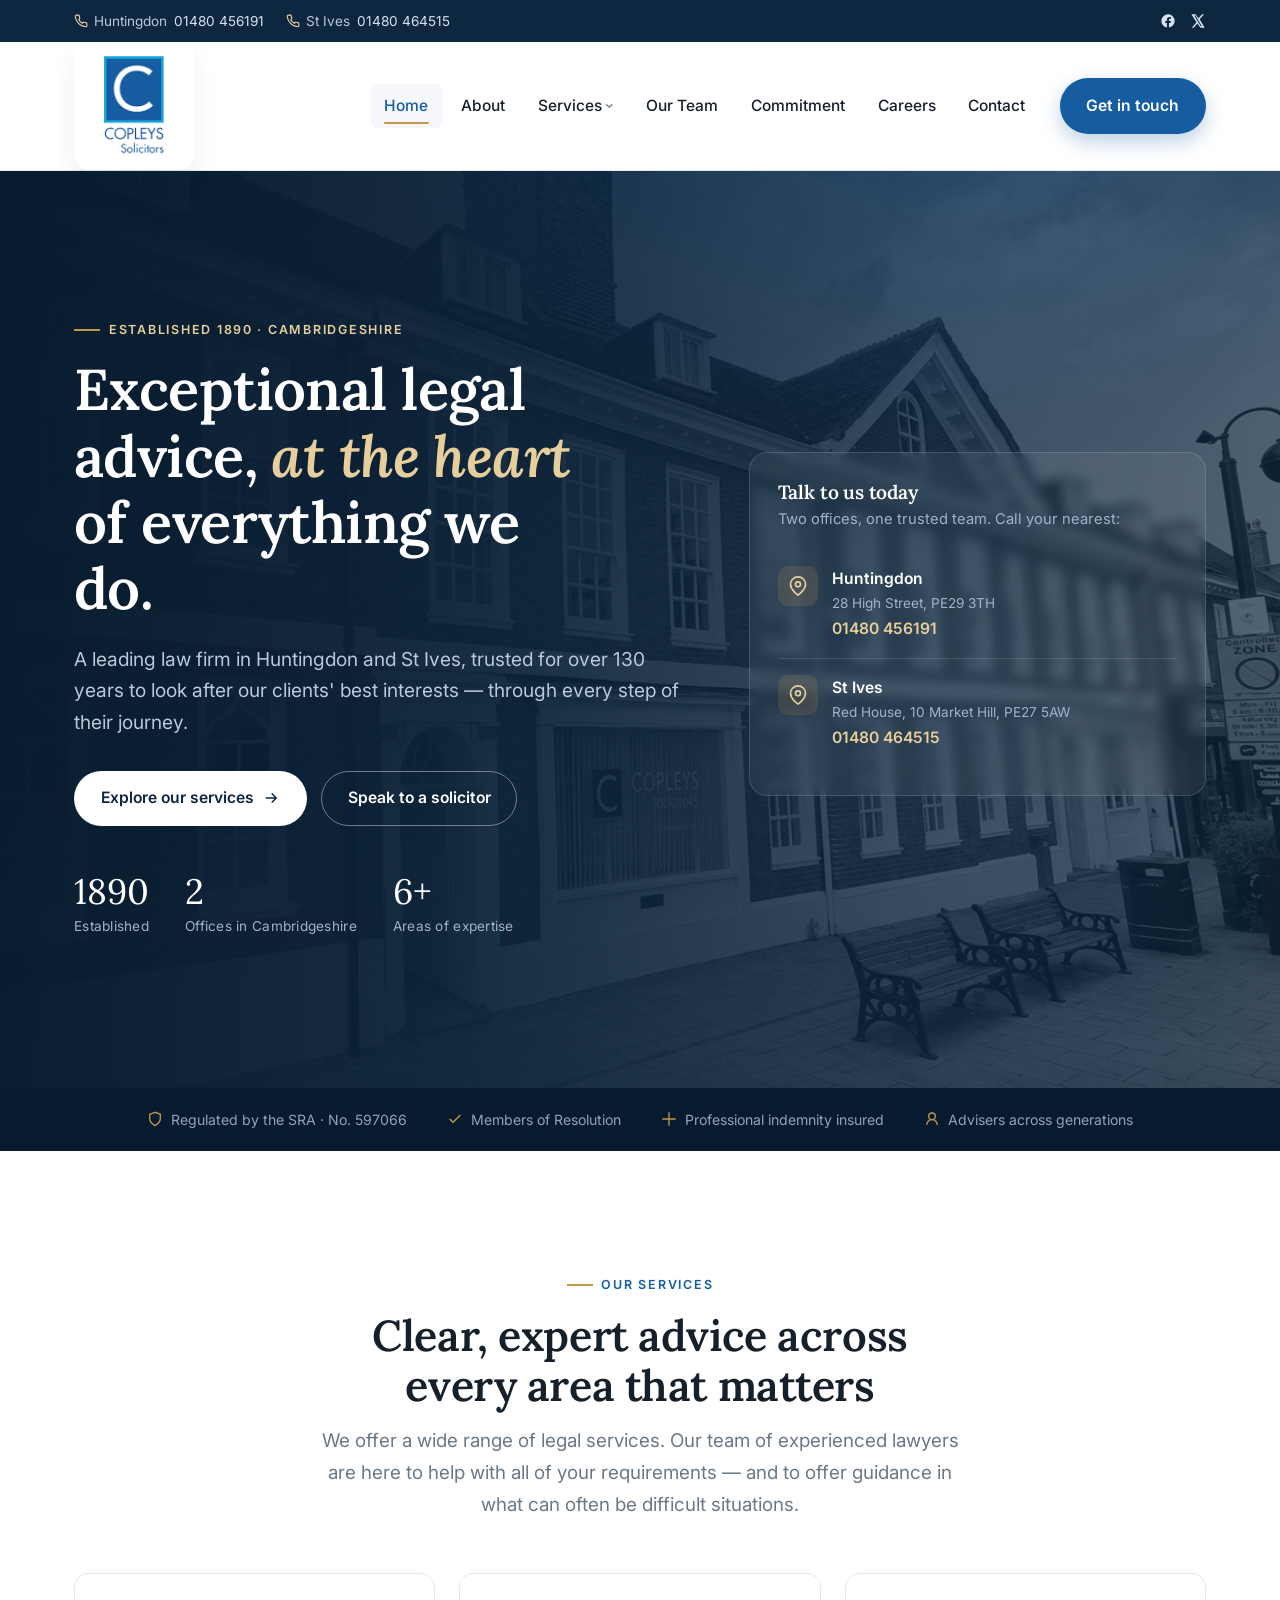
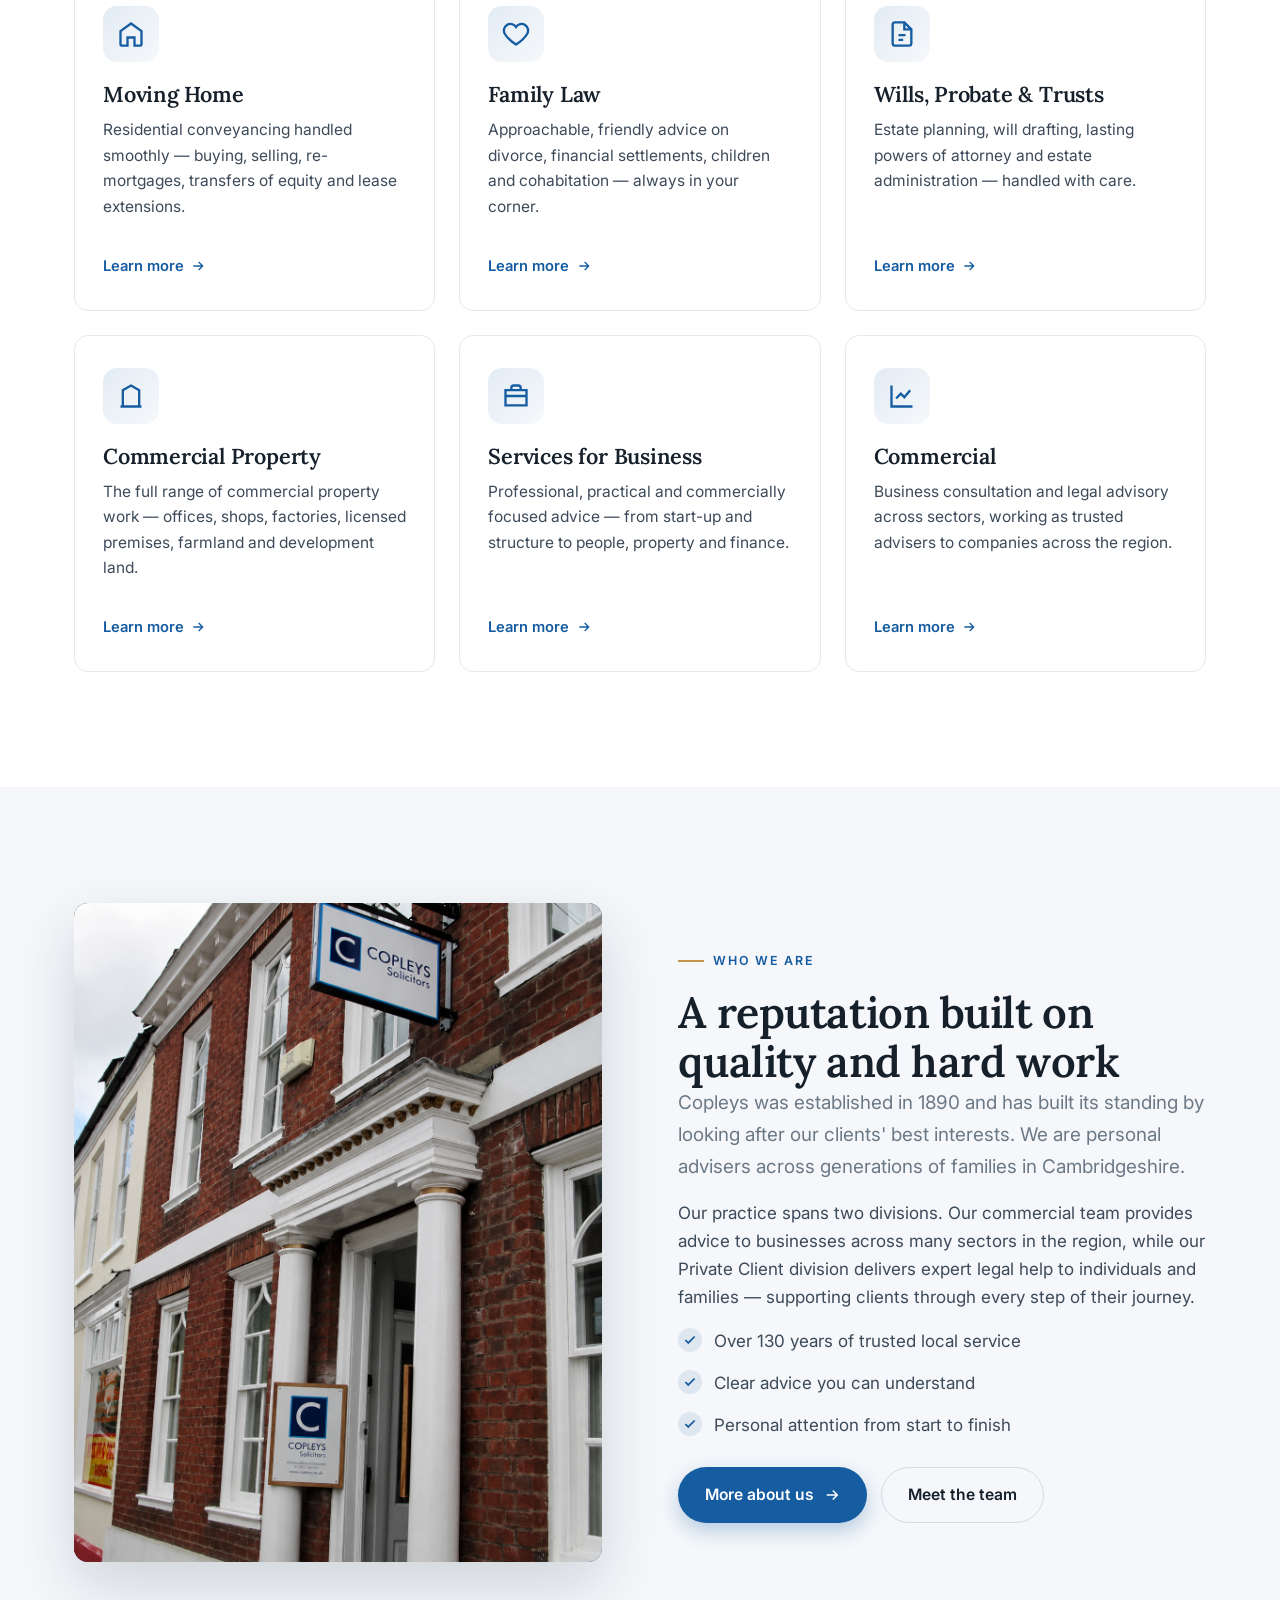
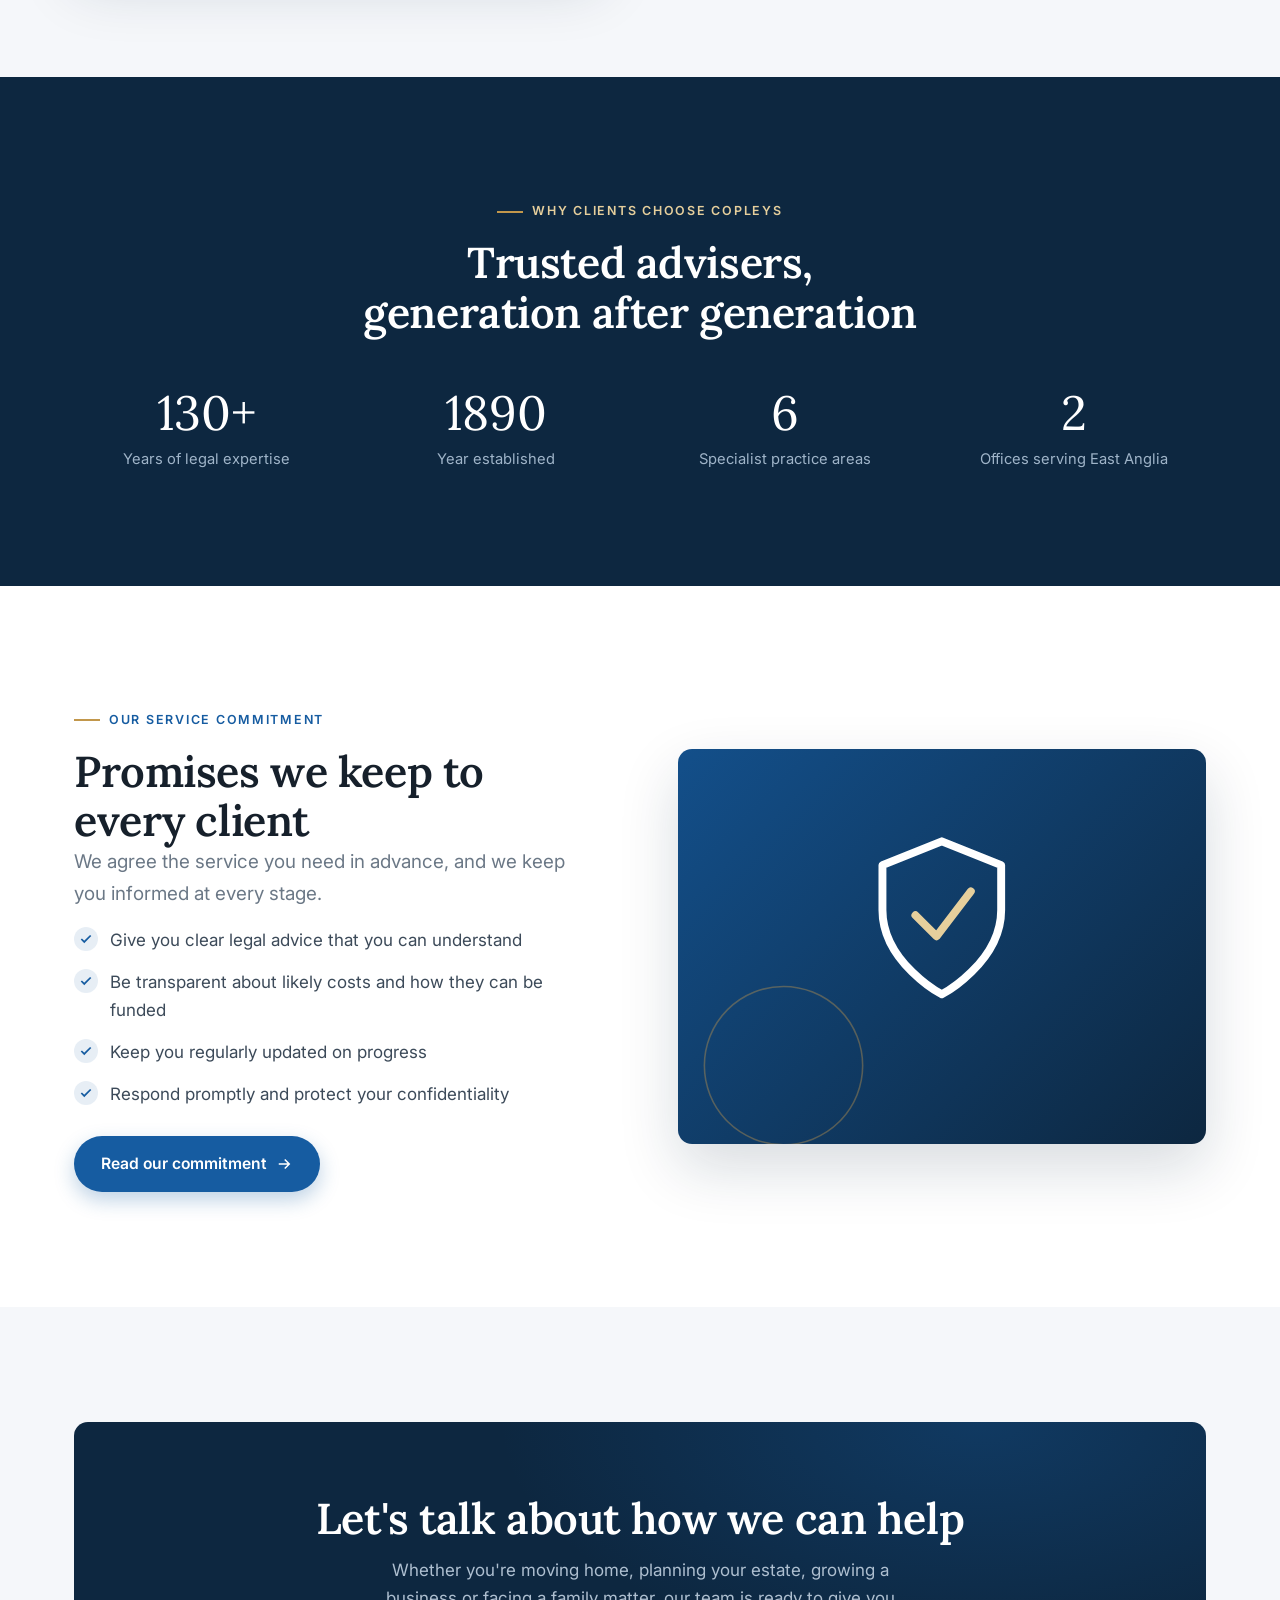
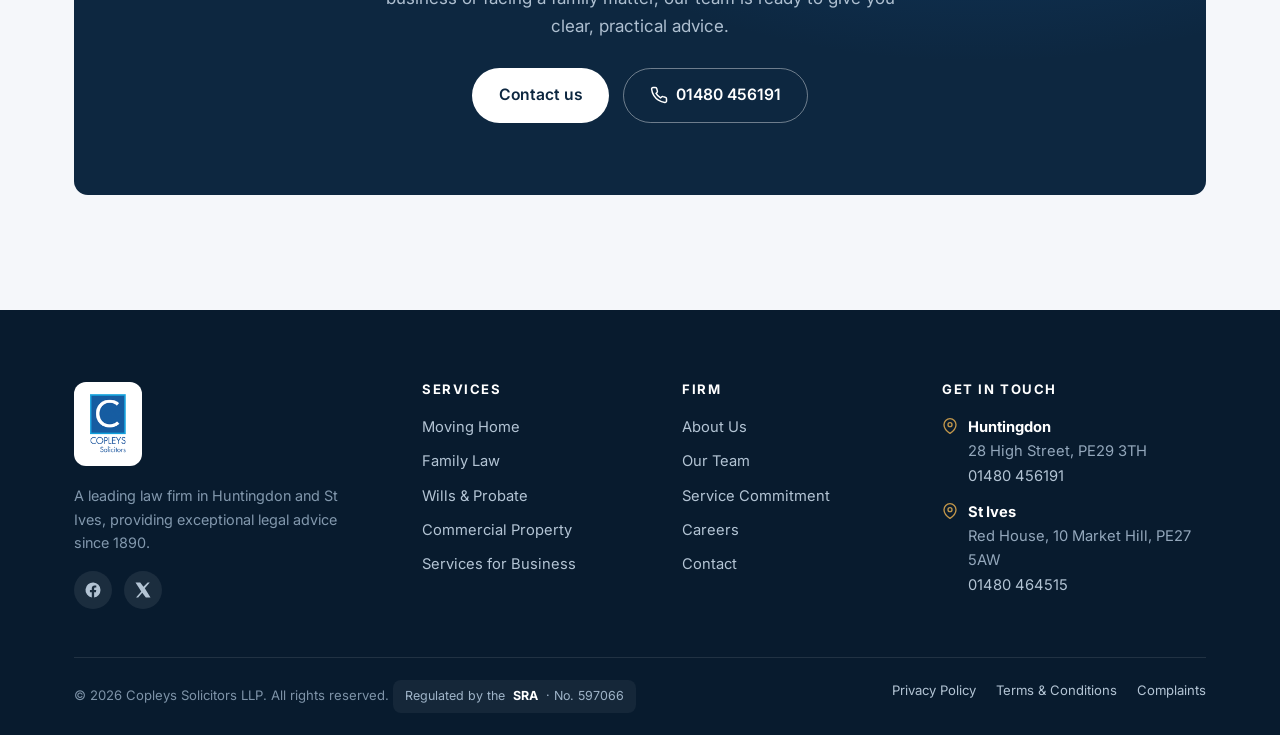
==== index.html @ 46e03400 "Initial commit" ====
<!DOCTYPE html>
<html lang="en-GB">
<head>
<meta charset="UTF-8">
<meta name="viewport" content="width=device-width, initial-scale=1.0">
<title>Copleys Solicitors | Trusted Law Firm in Huntingdon &amp; St Ives</title>
<meta name="description" content="Copleys Solicitors — established 1890. Exceptional legal advice in Huntingdon and St Ives, Cambridgeshire. Conveyancing, family law, wills &amp; probate, commercial property and business law.">
<link rel="icon" href="assets/favicon.png" type="image/png">
<link rel="preconnect" href="https://fonts.googleapis.com">
<link rel="preconnect" href="https://fonts.gstatic.com" crossorigin>
<link href="https://fonts.googleapis.com/css2?family=Inter:wght@400;500;600;700&family=Lora:ital,wght@0,500;0,600;1,500&display=swap" rel="stylesheet">
<link rel="stylesheet" href="css/styles.css">
</head>
<body>

<!-- ===== Top bar ===== -->
<div class="topbar">
  <div class="container">
    <div class="topbar__offices">
      <span><svg viewBox="0 0 24 24" fill="none" stroke="currentColor" stroke-width="2"><path d="M22 16.9v3a2 2 0 0 1-2.2 2 19.8 19.8 0 0 1-8.6-3 19.5 19.5 0 0 1-6-6 19.8 19.8 0 0 1-3-8.6A2 2 0 0 1 4.1 2h3a2 2 0 0 1 2 1.7c.1 1 .4 1.9.7 2.8a2 2 0 0 1-.5 2.1L8.1 9.9a16 16 0 0 0 6 6l1.3-1.3a2 2 0 0 1 2.1-.4c.9.3 1.8.6 2.8.7a2 2 0 0 1 1.7 2z"/></svg> Huntingdon <a href="tel:01480456191">01480 456191</a></span>
      <span><svg viewBox="0 0 24 24" fill="none" stroke="currentColor" stroke-width="2"><path d="M22 16.9v3a2 2 0 0 1-2.2 2 19.8 19.8 0 0 1-8.6-3 19.5 19.5 0 0 1-6-6 19.8 19.8 0 0 1-3-8.6A2 2 0 0 1 4.1 2h3a2 2 0 0 1 2 1.7c.1 1 .4 1.9.7 2.8a2 2 0 0 1-.5 2.1L8.1 9.9a16 16 0 0 0 6 6l1.3-1.3a2 2 0 0 1 2.1-.4c.9.3 1.8.6 2.8.7a2 2 0 0 1 1.7 2z"/></svg> St Ives <a href="tel:01480464515">01480 464515</a></span>
    </div>
    <div class="topbar__social">
      <a href="https://www.facebook.com/pages/Copleys-Solicitors/269666099890177" aria-label="Copleys on Facebook" target="_blank" rel="noopener"><svg viewBox="0 0 24 24" fill="currentColor"><path d="M22 12a10 10 0 1 0-11.6 9.9v-7H7.9V12h2.5V9.8c0-2.5 1.5-3.9 3.8-3.9 1.1 0 2.2.2 2.2.2v2.5h-1.3c-1.2 0-1.6.8-1.6 1.6V12h2.8l-.4 2.9h-2.4v7A10 10 0 0 0 22 12z"/></svg></a>
      <a href="https://twitter.com/CopleysLaw" aria-label="Copleys on X" target="_blank" rel="noopener"><svg viewBox="0 0 24 24" fill="currentColor"><path d="M18.2 2H21l-6.6 7.5L22 22h-6.2l-4.8-6.3L5.5 22H2.7l7-8L2 2h6.3l4.3 5.7L18.2 2zm-2.2 18h1.7L8.1 3.8H6.3L16 20z"/></svg></a>
    </div>
  </div>
</div>

<!-- ===== Header ===== -->
<header class="site-header">
  <div class="container nav">
    <a href="index.html" class="brand" aria-label="Copleys Solicitors home"><img src="assets/logo.png" alt="Copleys Solicitors"></a>
    <button class="burger" aria-label="Toggle menu" aria-expanded="false"><span></span><span></span><span></span></button>
    <div class="nav-menu">
      <ul class="nav-links nav-left">
        <li><a href="index.html" aria-current="page">Home</a></li>
        <li><a href="about.html">About</a></li>
        <li class="has-sub">
          <a href="services.html">Services</a>
          <div class="submenu">
            <a href="services.html#conveyancing">Moving Home<span>Residential conveyancing</span></a>
            <a href="services.html#family">Family Law<span>Divorce, children &amp; finances</span></a>
            <a href="services.html#wills">Wills, Probate &amp; Trusts<span>Estate planning &amp; LPAs</span></a>
            <a href="services.html#commercial-property">Commercial Property<span>Acquisitions &amp; leases</span></a>
            <a href="services.html#business">Services for Business<span>Advice for every stage</span></a>
            <a href="services.html#commercial">Commercial<span>Corporate &amp; transactions</span></a>
          </div>
        </li>
      </ul>
      <ul class="nav-links nav-right">
        <li><a href="team.html">Our Team</a></li>
        <li><a href="commitment.html">Commitment</a></li>
        <li><a href="careers.html">Careers</a></li>
        <li><a href="contact.html">Contact</a></li>
      </ul>
      <a href="contact.html" class="btn btn--primary nav-btn">Get in touch</a>
    </div>
  </div>
</header>

<main>
<!-- ===== Hero ===== -->
<section class="hero">
  <div class="container">
    <div class="hero__grid">
      <div>
        <span class="eyebrow">Established 1890 · Cambridgeshire</span>
        <h1>Exceptional legal advice, <em>at the heart</em> of everything we do.</h1>
        <p class="hero__lead">A leading law firm in Huntingdon and St Ives, trusted for over 130 years to look after our clients' best interests — through every step of their journey.</p>
        <div class="btn-row">
          <a href="services.html" class="btn btn--light">Explore our services
            <svg viewBox="0 0 24 24" fill="none" stroke="currentColor" stroke-width="2"><path d="M5 12h14M13 6l6 6-6 6"/></svg>
          </a>
          <a href="contact.html" class="btn btn--outline-light">Speak to a solicitor</a>
        </div>
        <div class="hero__stats">
          <div class="hero__stat"><div class="n">1890</div><div class="l">Established</div></div>
          <div class="hero__stat"><div class="n">2</div><div class="l">Offices in Cambridgeshire</div></div>
          <div class="hero__stat"><div class="n">6+</div><div class="l">Areas of expertise</div></div>
        </div>
      </div>
      <div class="hero__card">
        <h3>Talk to us today</h3>
        <p class="sub">Two offices, one trusted team. Call your nearest:</p>
        <div class="office-card">
          <div class="ico"><svg viewBox="0 0 24 24" fill="none" stroke="currentColor" stroke-width="2"><path d="M21 10c0 7-9 13-9 13s-9-6-9-13a9 9 0 0 1 18 0z"/><circle cx="12" cy="10" r="3"/></svg></div>
          <div>
            <div class="name">Huntingdon</div>
            <div class="addr">28 High Street, PE29 3TH</div>
            <a class="tel" href="tel:01480456191">01480 456191</a>
          </div>
        </div>
        <div class="office-card">
          <div class="ico"><svg viewBox="0 0 24 24" fill="none" stroke="currentColor" stroke-width="2"><path d="M21 10c0 7-9 13-9 13s-9-6-9-13a9 9 0 0 1 18 0z"/><circle cx="12" cy="10" r="3"/></svg></div>
          <div>
            <div class="name">St Ives</div>
            <div class="addr">Red House, 10 Market Hill, PE27 5AW</div>
            <a class="tel" href="tel:01480464515">01480 464515</a>
          </div>
        </div>
      </div>
    </div>
  </div>
</section>

<!-- ===== Trust bar ===== -->
<div class="trustbar">
  <div class="container">
    <span><svg viewBox="0 0 24 24" fill="none" stroke="currentColor" stroke-width="2"><path d="M12 2 4 5v6c0 5 3.4 8.5 8 11 4.6-2.5 8-6 8-11V5l-8-3z"/></svg> Regulated by the SRA · No. 597066</span>
    <span><svg viewBox="0 0 24 24" fill="none" stroke="currentColor" stroke-width="2"><path d="M20 6 9 17l-5-5"/></svg> Members of Resolution</span>
    <span><svg viewBox="0 0 24 24" fill="none" stroke="currentColor" stroke-width="2"><path d="M12 2v20M2 12h20"/></svg> Professional indemnity insured</span>
    <span><svg viewBox="0 0 24 24" fill="none" stroke="currentColor" stroke-width="2"><circle cx="12" cy="8" r="5"/><path d="M20 21a8 8 0 1 0-16 0"/></svg> Advisers across generations</span>
  </div>
</div>

<!-- ===== Services ===== -->
<section class="section" id="services">
  <div class="container">
    <div class="sec-head center reveal">
      <span class="eyebrow">Our Services</span>
      <h2>Clear, expert advice across every area that matters</h2>
      <p class="lead">We offer a wide range of legal services. Our team of experienced lawyers are here to help with all of your requirements — and to offer guidance in what can often be difficult situations.</p>
    </div>
    <div class="grid grid-3">
      <a class="svc-card reveal" href="services.html#conveyancing">
        <div class="ico"><svg viewBox="0 0 24 24" fill="none" stroke="currentColor" stroke-width="2"><path d="M3 9.5 12 3l9 6.5V21a1 1 0 0 1-1 1h-5v-7H9v7H4a1 1 0 0 1-1-1z"/></svg></div>
        <h3>Moving Home</h3>
        <p>Residential conveyancing handled smoothly — buying, selling, re-mortgages, transfers of equity and lease extensions.</p>
        <span class="more">Learn more <svg viewBox="0 0 24 24" fill="none" stroke="currentColor" stroke-width="2"><path d="M5 12h14M13 6l6 6-6 6"/></svg></span>
      </a>
      <a class="svc-card reveal" href="services.html#family">
        <div class="ico"><svg viewBox="0 0 24 24" fill="none" stroke="currentColor" stroke-width="2"><path d="M12 21s-7-4.5-9.5-9A5 5 0 0 1 12 6a5 5 0 0 1 9.5 6c-2.5 4.5-9.5 9-9.5 9z"/></svg></div>
        <h3>Family Law</h3>
        <p>Approachable, friendly advice on divorce, financial settlements, children and cohabitation — always in your corner.</p>
        <span class="more">Learn more <svg viewBox="0 0 24 24" fill="none" stroke="currentColor" stroke-width="2"><path d="M5 12h14M13 6l6 6-6 6"/></svg></span>
      </a>
      <a class="svc-card reveal" href="services.html#wills">
        <div class="ico"><svg viewBox="0 0 24 24" fill="none" stroke="currentColor" stroke-width="2"><path d="M14 2H6a2 2 0 0 0-2 2v16a2 2 0 0 0 2 2h12a2 2 0 0 0 2-2V8z"/><path d="M14 2v6h6M9 13h6M9 17h4"/></svg></div>
        <h3>Wills, Probate &amp; Trusts</h3>
        <p>Estate planning, will drafting, lasting powers of attorney and estate administration — handled with care.</p>
        <span class="more">Learn more <svg viewBox="0 0 24 24" fill="none" stroke="currentColor" stroke-width="2"><path d="M5 12h14M13 6l6 6-6 6"/></svg></span>
      </a>
      <a class="svc-card reveal" href="services.html#commercial-property">
        <div class="ico"><svg viewBox="0 0 24 24" fill="none" stroke="currentColor" stroke-width="2"><path d="M3 21h18M5 21V7l7-4 7 4v14M9 9h.01M9 13h.01M9 17h.01M15 9h.01M15 13h.01M15 17h.01"/></svg></div>
        <h3>Commercial Property</h3>
        <p>The full range of commercial property work — offices, shops, factories, licensed premises, farmland and development land.</p>
        <span class="more">Learn more <svg viewBox="0 0 24 24" fill="none" stroke="currentColor" stroke-width="2"><path d="M5 12h14M13 6l6 6-6 6"/></svg></span>
      </a>
      <a class="svc-card reveal" href="services.html#business">
        <div class="ico"><svg viewBox="0 0 24 24" fill="none" stroke="currentColor" stroke-width="2"><path d="M3 7h18v13H3zM8 7V5a2 2 0 0 1 2-2h4a2 2 0 0 1 2 2v2M3 12h18"/></svg></div>
        <h3>Services for Business</h3>
        <p>Professional, practical and commercially focused advice — from start-up and structure to people, property and finance.</p>
        <span class="more">Learn more <svg viewBox="0 0 24 24" fill="none" stroke="currentColor" stroke-width="2"><path d="M5 12h14M13 6l6 6-6 6"/></svg></span>
      </a>
      <a class="svc-card reveal" href="services.html#commercial">
        <div class="ico"><svg viewBox="0 0 24 24" fill="none" stroke="currentColor" stroke-width="2"><path d="M3 3v18h18M7 14l4-4 3 3 5-6"/></svg></div>
        <h3>Commercial</h3>
        <p>Business consultation and legal advisory across sectors, working as trusted advisers to companies across the region.</p>
        <span class="more">Learn more <svg viewBox="0 0 24 24" fill="none" stroke="currentColor" stroke-width="2"><path d="M5 12h14M13 6l6 6-6 6"/></svg></span>
      </a>
    </div>
  </div>
</section>

<!-- ===== About split ===== -->
<section class="section section--soft">
  <div class="container split">
    <div class="split__media reveal">
      <div class="feature-media feature-media--photo">
        <img src="assets/office.png" alt="Copleys Solicitors office on the High Street, Huntingdon" loading="lazy">
      </div>
    </div>
    <div class="reveal">
      <span class="eyebrow">Who We Are</span>
      <h2>A reputation built on quality and hard work</h2>
      <p class="lead">Copleys was established in 1890 and has built its standing by looking after our clients' best interests. We are personal advisers across generations of families in Cambridgeshire.</p>
      <p>Our practice spans two divisions. Our commercial team provides advice to businesses across many sectors in the region, while our Private Client division delivers expert legal help to individuals and families — supporting clients through every step of their journey.</p>
      <ul class="checklist">
        <li><span class="tick"><svg viewBox="0 0 24 24" fill="none" stroke="currentColor" stroke-width="3"><path d="M20 6 9 17l-5-5"/></svg></span> Over 130 years of trusted local service</li>
        <li><span class="tick"><svg viewBox="0 0 24 24" fill="none" stroke="currentColor" stroke-width="3"><path d="M20 6 9 17l-5-5"/></svg></span> Clear advice you can understand</li>
        <li><span class="tick"><svg viewBox="0 0 24 24" fill="none" stroke="currentColor" stroke-width="3"><path d="M20 6 9 17l-5-5"/></svg></span> Personal attention from start to finish</li>
      </ul>
      <div class="btn-row" style="margin-top:28px">
        <a href="about.html" class="btn btn--primary">More about us
          <svg viewBox="0 0 24 24" fill="none" stroke="currentColor" stroke-width="2"><path d="M5 12h14M13 6l6 6-6 6"/></svg>
        </a>
        <a href="team.html" class="btn btn--ghost">Meet the team</a>
      </div>
    </div>
  </div>
</section>

<!-- ===== Stats band ===== -->
<section class="section section--navy">
  <div class="container">
    <div class="sec-head center reveal" style="max-width:560px">
      <span class="eyebrow">Why clients choose Copleys</span>
      <h2>Trusted advisers, generation after generation</h2>
    </div>
    <div class="stats-band">
      <div class="reveal"><div class="n">130+</div><div class="l">Years of legal expertise</div></div>
      <div class="reveal"><div class="n">1890</div><div class="l">Year established</div></div>
      <div class="reveal"><div class="n">6</div><div class="l">Specialist practice areas</div></div>
      <div class="reveal"><div class="n">2</div><div class="l">Offices serving East Anglia</div></div>
    </div>
  </div>
</section>

<!-- ===== Commitment ===== -->
<section class="section">
  <div class="container split split--reverse">
    <div class="split__media reveal">
      <div class="feature-media" style="background:linear-gradient(135deg,#134f8a,#0d2740)">
        <svg viewBox="0 0 400 300" preserveAspectRatio="xMidYMid slice" xmlns="http://www.w3.org/2000/svg">
          <rect width="400" height="300" fill="none"/>
          <g transform="translate(150 70)" fill="none" stroke="#fff" stroke-width="6" stroke-linecap="round" stroke-linejoin="round">
            <path d="M50 0 L95 18 V52 C95 92 50 116 50 116 C50 116 5 92 5 52 V18 Z"/>
            <path d="M30 56 L46 72 L72 38" stroke="#e6cf9c"/>
          </g>
          <g opacity=".4" stroke="#c2974b" stroke-width="1.2" fill="none">
            <circle cx="80" cy="240" r="60"/>
          </g>
        </svg>
      </div>
    </div>
    <div class="reveal">
      <span class="eyebrow">Our Service Commitment</span>
      <h2>Promises we keep to every client</h2>
      <p class="lead">We agree the service you need in advance, and we keep you informed at every stage.</p>
      <ul class="checklist">
        <li><span class="tick"><svg viewBox="0 0 24 24" fill="none" stroke="currentColor" stroke-width="3"><path d="M20 6 9 17l-5-5"/></svg></span> Give you clear legal advice that you can understand</li>
        <li><span class="tick"><svg viewBox="0 0 24 24" fill="none" stroke="currentColor" stroke-width="3"><path d="M20 6 9 17l-5-5"/></svg></span> Be transparent about likely costs and how they can be funded</li>
        <li><span class="tick"><svg viewBox="0 0 24 24" fill="none" stroke="currentColor" stroke-width="3"><path d="M20 6 9 17l-5-5"/></svg></span> Keep you regularly updated on progress</li>
        <li><span class="tick"><svg viewBox="0 0 24 24" fill="none" stroke="currentColor" stroke-width="3"><path d="M20 6 9 17l-5-5"/></svg></span> Respond promptly and protect your confidentiality</li>
      </ul>
      <div class="btn-row" style="margin-top:28px">
        <a href="commitment.html" class="btn btn--primary">Read our commitment
          <svg viewBox="0 0 24 24" fill="none" stroke="currentColor" stroke-width="2"><path d="M5 12h14M13 6l6 6-6 6"/></svg>
        </a>
      </div>
    </div>
  </div>
</section>

<!-- ===== CTA ===== -->
<section class="section section--soft">
  <div class="container">
    <div class="cta reveal">
      <h2>Let's talk about how we can help</h2>
      <p>Whether you're moving home, planning your estate, growing a business or facing a family matter, our team is ready to give you clear, practical advice.</p>
      <div class="btn-row">
        <a href="contact.html" class="btn btn--light">Contact us</a>
        <a href="tel:01480456191" class="btn btn--outline-light">
          <svg viewBox="0 0 24 24" fill="none" stroke="currentColor" stroke-width="2"><path d="M22 16.9v3a2 2 0 0 1-2.2 2 19.8 19.8 0 0 1-8.6-3 19.5 19.5 0 0 1-6-6 19.8 19.8 0 0 1-3-8.6A2 2 0 0 1 4.1 2h3a2 2 0 0 1 2 1.7c.1 1 .4 1.9.7 2.8a2 2 0 0 1-.5 2.1L8.1 9.9a16 16 0 0 0 6 6l1.3-1.3a2 2 0 0 1 2.1-.4c.9.3 1.8.6 2.8.7a2 2 0 0 1 1.7 2z"/></svg>
          01480 456191
        </a>
      </div>
    </div>
  </div>
</section>
</main>

<!-- ===== Footer ===== -->
<footer class="site-footer">
  <div class="container">
    <div class="footer-grid">
      <div class="footer-brand">
        <img src="assets/logo.png" alt="Copleys Solicitors">
        <p>A leading law firm in Huntingdon and St Ives, providing exceptional legal advice since 1890.</p>
        <div class="footer-social">
          <a href="https://www.facebook.com/pages/Copleys-Solicitors/269666099890177" aria-label="Facebook" target="_blank" rel="noopener"><svg viewBox="0 0 24 24" fill="currentColor"><path d="M22 12a10 10 0 1 0-11.6 9.9v-7H7.9V12h2.5V9.8c0-2.5 1.5-3.9 3.8-3.9 1.1 0 2.2.2 2.2.2v2.5h-1.3c-1.2 0-1.6.8-1.6 1.6V12h2.8l-.4 2.9h-2.4v7A10 10 0 0 0 22 12z"/></svg></a>
          <a href="https://twitter.com/CopleysLaw" aria-label="X" target="_blank" rel="noopener"><svg viewBox="0 0 24 24" fill="currentColor"><path d="M18.2 2H21l-6.6 7.5L22 22h-6.2l-4.8-6.3L5.5 22H2.7l7-8L2 2h6.3l4.3 5.7L18.2 2z"/></svg></a>
        </div>
      </div>
      <div>
        <h4>Services</h4>
        <ul class="footer-links">
          <li><a href="services.html#conveyancing">Moving Home</a></li>
          <li><a href="services.html#family">Family Law</a></li>
          <li><a href="services.html#wills">Wills &amp; Probate</a></li>
          <li><a href="services.html#commercial-property">Commercial Property</a></li>
          <li><a href="services.html#business">Services for Business</a></li>
        </ul>
      </div>
      <div>
        <h4>Firm</h4>
        <ul class="footer-links">
          <li><a href="about.html">About Us</a></li>
          <li><a href="team.html">Our Team</a></li>
          <li><a href="commitment.html">Service Commitment</a></li>
          <li><a href="careers.html">Careers</a></li>
          <li><a href="contact.html">Contact</a></li>
        </ul>
      </div>
      <div>
        <h4>Get in touch</h4>
        <ul class="footer-contact">
          <li><svg viewBox="0 0 24 24" fill="none" stroke="currentColor" stroke-width="2"><path d="M21 10c0 7-9 13-9 13s-9-6-9-13a9 9 0 0 1 18 0z"/><circle cx="12" cy="10" r="3"/></svg><span><strong style="color:#fff">Huntingdon</strong><br>28 High Street, PE29 3TH<br><a href="tel:01480456191">01480 456191</a></span></li>
          <li><svg viewBox="0 0 24 24" fill="none" stroke="currentColor" stroke-width="2"><path d="M21 10c0 7-9 13-9 13s-9-6-9-13a9 9 0 0 1 18 0z"/><circle cx="12" cy="10" r="3"/></svg><span><strong style="color:#fff">St Ives</strong><br>Red House, 10 Market Hill, PE27 5AW<br><a href="tel:01480464515">01480 464515</a></span></li>
        </ul>
      </div>
    </div>
    <div class="footer-bottom">
      <div>© <span id="year">2026</span> Copleys Solicitors LLP. All rights reserved. <span class="sra-badge">Regulated by the <strong>SRA</strong> · No. 597066</span></div>
      <div class="legal-links">
        <a href="privacy.html">Privacy Policy</a>
        <a href="terms.html">Terms &amp; Conditions</a>
        <a href="commitment.html#complaints">Complaints</a>
      </div>
    </div>
  </div>
</footer>

<script src="js/main.js"></script>
</body>
</html>
---- css/styles.css ----
/* ==========================================================================
   Copleys Solicitors — modern rebuild
   Brand blue sampled from logo: #165CA1
   ========================================================================== */

:root {
  /* Brand */
  --blue:        #165ca1;   /* exact logo blue */
  --blue-600:    #134f8a;
  --blue-700:    #0f3f70;
  --navy:        #0d2740;   /* deep navy for dark sections */
  --navy-900:    #081b2e;
  --gold:        #c2974b;   /* restrained premium accent */
  --gold-soft:   #e6cf9c;

  /* Neutrals */
  --ink:         #16202b;
  --body:        #3c4a59;
  --muted:       #6b7886;
  --line:        #e4e9ee;
  --line-2:      #d4dbe3;
  --bg:          #ffffff;
  --bg-soft:     #f5f7fa;
  --bg-soft-2:   #eef2f6;
  --white:       #ffffff;

  /* Type */
  --serif: "Lora", Georgia, "Times New Roman", serif;
  --sans:  "Inter", -apple-system, BlinkMacSystemFont, "Segoe UI", Roboto, sans-serif;

  /* Layout */
  --maxw: 1180px;
  --radius: 14px;
  --radius-sm: 10px;
  --shadow-sm: 0 1px 2px rgba(13,39,64,.06), 0 2px 8px rgba(13,39,64,.05);
  --shadow:    0 6px 24px rgba(13,39,64,.08), 0 2px 6px rgba(13,39,64,.05);
  --shadow-lg: 0 24px 60px rgba(13,39,64,.16);
  --ease: cubic-bezier(.22,.61,.36,1);
}

/* ---------- Reset ---------- */
*, *::before, *::after { box-sizing: border-box; }
* { margin: 0; }
html { scroll-behavior: smooth; -webkit-text-size-adjust: 100%; }
body {
  font-family: var(--sans);
  color: var(--body);
  background: var(--bg);
  line-height: 1.65;
  font-size: 17px;
  -webkit-font-smoothing: antialiased;
  text-rendering: optimizeLegibility;
  overflow-x: hidden;
}
img { max-width: 100%; display: block; }
a { color: var(--blue); text-decoration: none; transition: color .2s var(--ease); }
a:hover { color: var(--blue-700); }
ul { list-style: none; padding: 0; }

h1, h2, h3, h4 {
  font-family: var(--serif);
  color: var(--ink);
  line-height: 1.15;
  font-weight: 600;
  letter-spacing: -.01em;
}
h1 { font-size: clamp(2.3rem, 5vw, 3.6rem); }
h2 { font-size: clamp(1.8rem, 3.6vw, 2.7rem); }
h3 { font-size: 1.35rem; }
p { margin-bottom: 1rem; }
p:last-child { margin-bottom: 0; }

:focus-visible { outline: 3px solid var(--blue); outline-offset: 2px; border-radius: 4px; }

/* ---------- Layout helpers ---------- */
.container { width: 100%; max-width: var(--maxw); margin-inline: auto; padding-inline: 24px; }
.section { padding: clamp(64px, 9vw, 120px) 0; }
.section--soft { background: var(--bg-soft); }
.section--navy { background: var(--navy); color: #cdd9e6; }
.section--navy h2, .section--navy h3 { color: #fff; }
.narrow { max-width: 760px; }
.center { text-align: center; }
.mx-auto { margin-inline: auto; }

.eyebrow {
  display: inline-flex; align-items: center; gap: .55rem;
  font-family: var(--sans);
  font-size: .78rem; font-weight: 600;
  letter-spacing: .14em; text-transform: uppercase;
  color: var(--blue);
  margin-bottom: 1rem;
}
.eyebrow::before { content: ""; width: 26px; height: 2px; background: var(--gold); display: inline-block; }
.section--navy .eyebrow { color: var(--gold-soft); }
.lead { font-size: 1.18rem; color: var(--muted); line-height: 1.7; }
.section--navy .lead { color: #aebfd0; }

/* ---------- Buttons ---------- */
.btn {
  display: inline-flex; align-items: center; justify-content: center; gap: .55rem;
  font-family: var(--sans); font-weight: 600; font-size: .98rem;
  padding: .85rem 1.6rem; border-radius: 999px;
  border: 1.5px solid transparent; cursor: pointer;
  transition: transform .2s var(--ease), background .2s var(--ease), box-shadow .2s var(--ease), color .2s var(--ease);
  white-space: nowrap;
}
.btn svg { width: 18px; height: 18px; }
.btn--primary { background: var(--blue); color: #fff; box-shadow: 0 8px 20px rgba(22,92,161,.28); }
.btn--primary:hover { background: var(--blue-700); color: #fff; transform: translateY(-2px); box-shadow: 0 12px 26px rgba(22,92,161,.34); }
.btn--ghost { background: transparent; color: var(--ink); border-color: var(--line-2); }
.btn--ghost:hover { border-color: var(--blue); color: var(--blue); transform: translateY(-2px); }
.btn--light { background: #fff; color: var(--navy); }
.btn--light:hover { color: var(--blue-700); transform: translateY(-2px); box-shadow: var(--shadow); }
.btn--outline-light { background: transparent; color: #fff; border-color: rgba(255,255,255,.4); }
.btn--outline-light:hover { background: rgba(255,255,255,.1); color: #fff; border-color: #fff; transform: translateY(-2px); }
.btn-row { display: flex; flex-wrap: wrap; gap: 14px; }

/* ==========================================================================
   Header / Nav
   ========================================================================== */
.topbar {
  background: var(--navy);
  color: #b9c8d8;
  font-size: .85rem;
}
.topbar .container {
  display: flex; align-items: center; justify-content: space-between;
  gap: 16px; min-height: 42px; flex-wrap: wrap;
}
.topbar a { color: #d7e2ee; }
.topbar a:hover { color: #fff; }
.topbar__offices { display: flex; gap: 22px; flex-wrap: wrap; }
.topbar__offices span { display: inline-flex; align-items: center; gap: .4rem; }
.topbar__offices svg { width: 14px; height: 14px; color: var(--gold-soft); }
.topbar__social { display: flex; gap: 14px; align-items: center; }
.topbar__social a { display: inline-flex; }
.topbar__social svg { width: 16px; height: 16px; }

.site-header {
  position: sticky; top: 0; z-index: 100;
  background: rgba(255,255,255,.86);
  backdrop-filter: saturate(160%) blur(12px);
  -webkit-backdrop-filter: saturate(160%) blur(12px);
  border-bottom: 1px solid var(--line);
  transition: box-shadow .3s var(--ease);
}
.site-header.is-stuck { box-shadow: 0 6px 24px rgba(13,39,64,.09); }
.nav { display: flex; align-items: center; justify-content: space-between; min-height: 104px; gap: 24px; }
.brand { display: flex; align-items: center; gap: 12px; flex-shrink: 0; }
.brand img { height: 88px; width: auto; }
.nav-links { display: flex; align-items: center; gap: 4px; }
.nav-links > li > a {
  display: block; padding: .6rem .9rem; border-radius: 8px;
  font-weight: 500; font-size: .97rem; color: var(--ink);
  position: relative; white-space: nowrap;
}
.nav-links > li > a:hover,
.nav-links > li > a[aria-current="page"] { color: var(--blue); background: var(--bg-soft); }
.nav-links > li > a[aria-current="page"]::after {
  content: ""; position: absolute; left: 14px; right: 14px; bottom: 4px; height: 2px; background: var(--gold); border-radius: 2px;
  transform: none; /* override the .has-sub caret rotate so the underline stays horizontal */
  margin: 0;
}
.nav-cta { display: flex; align-items: center; gap: 12px; flex-shrink: 0; }
.nav-btn { display: none; } /* shown only inside mobile menu by default; revealed on desktop */

/* Desktop: logo top-left (large, on a white plate that drops below the bar),
   full nav + CTA on the right. Single vertically-centred row. */
@media (min-width: 1024px) {
  .nav {
    display: flex; flex-wrap: nowrap; align-items: center;
    min-height: 90px; gap: 4px;
  }
  .nav-menu { display: contents; }                 /* hoist lists + button onto the row */
  .brand {
    order: 0; margin-right: auto;                   /* pin logo left, push nav right */
    align-self: flex-start;                         /* top-align so the plate drops down */
    display: flex; align-items: center; justify-content: center;
    height: 128px; padding: 0 30px;                 /* taller than the 90px bar → ~38px overhang */
    background: #fff; border-radius: 0 0 16px 16px;
    box-shadow: 0 16px 26px rgba(13,39,64,.07);
    position: relative; z-index: 3;
  }
  .brand img { height: 100px; }                     /* big, clear logo */
  .nav-left, .nav-right { display: flex; align-items: center; gap: 4px; }
  .nav-left  { order: 1; }
  .nav-right { order: 2; }
  .nav-btn   { order: 3; display: inline-flex; margin-left: 16px; }
}

/* dropdown */
.has-sub { position: relative; }
.has-sub > a::after { content: "›"; margin-left: .35rem; transform: rotate(90deg); display: inline-block; font-size: .9em; color: var(--muted); }
.submenu {
  position: absolute; top: calc(100% + 6px); left: 0;
  background: #fff; border: 1px solid var(--line); border-radius: 12px;
  box-shadow: var(--shadow-lg); padding: 8px; min-width: 268px;
  opacity: 0; visibility: hidden; transform: translateY(8px);
  transition: opacity .2s var(--ease), transform .2s var(--ease), visibility .2s;
}
.has-sub:hover .submenu, .has-sub:focus-within .submenu { opacity: 1; visibility: visible; transform: translateY(0); }
.submenu a { display: block; padding: .6rem .8rem; border-radius: 8px; color: var(--ink); font-size: .95rem; font-weight: 500; }
.submenu a:hover { background: var(--bg-soft); color: var(--blue); }
.submenu a span { display: block; font-size: .8rem; color: var(--muted); font-weight: 400; margin-top: 1px; }

/* burger */
.burger { display: none; background: none; border: 0; cursor: pointer; padding: 10px; border-radius: 8px; }
.burger span { display: block; width: 24px; height: 2px; background: var(--ink); border-radius: 2px; transition: transform .3s var(--ease), opacity .2s; }
.burger span + span { margin-top: 6px; }
body.menu-open .burger span:nth-child(1) { transform: translateY(8px) rotate(45deg); }
body.menu-open .burger span:nth-child(2) { opacity: 0; }
body.menu-open .burger span:nth-child(3) { transform: translateY(-8px) rotate(-45deg); }

/* ==========================================================================
   Hero
   ========================================================================== */
.hero {
  position: relative; overflow: hidden;
  background-color: var(--navy);
  color: #e7eef5;
  padding: clamp(70px, 11vw, 140px) 0 clamp(80px, 12vw, 150px);
}
/* original-site banner photo of the building, muted behind a navy wash */
.hero::before {
  content: ""; position: absolute; inset: 0; pointer-events: none; z-index: 0;
  background: url("../assets/banner-building.jpg") center right / cover no-repeat;
  opacity: .9;
}
.hero::after {
  content: ""; position: absolute; inset: 0; pointer-events: none; z-index: 1;
  background:
    radial-gradient(1100px 600px at 80% -10%, rgba(22,92,161,.28), transparent 60%),
    linear-gradient(95deg, #081b2e 0%, rgba(11,34,56,.94) 38%, rgba(13,39,64,.78) 70%, rgba(13,39,64,.66) 100%),
    radial-gradient(rgba(255,255,255,.05) 1px, transparent 1px);
  background-size: auto, auto, 28px 28px;
}
.hero .container { position: relative; z-index: 2; }
.hero__grid { display: grid; grid-template-columns: 1.15fr .85fr; gap: 56px; align-items: center; }
.hero h1 { color: #fff; max-width: 14ch; }
.hero h1 em { font-style: italic; color: var(--gold-soft); }
.hero__lead { font-size: 1.2rem; color: #b9cadb; margin: 1.4rem 0 2rem; max-width: 52ch; }
.hero .eyebrow { color: var(--gold-soft); }
.hero__stats { display: flex; gap: 36px; margin-top: 3rem; flex-wrap: wrap; }
.hero__stat .n { font-family: var(--serif); font-size: 2.2rem; color: #fff; line-height: 1; }
.hero__stat .l { font-size: .85rem; color: #9fb4c8; margin-top: .4rem; letter-spacing: .02em; }

.hero__card {
  background: rgba(255,255,255,.06);
  border: 1px solid rgba(255,255,255,.14);
  border-radius: 18px; padding: 28px;
  backdrop-filter: blur(6px);
}
.hero__card h3 { color: #fff; font-size: 1.2rem; margin-bottom: 4px; }
.hero__card p.sub { color: #9fb4c8; font-size: .92rem; margin-bottom: 18px; }
.office-card { display: flex; gap: 14px; padding: 16px 0; border-top: 1px solid rgba(255,255,255,.12); }
.office-card:first-of-type { border-top: 0; }
.office-card .ico { flex-shrink: 0; width: 40px; height: 40px; border-radius: 10px; background: rgba(194,151,75,.16); color: var(--gold-soft); display: grid; place-items: center; }
.office-card .ico svg { width: 20px; height: 20px; }
.office-card .name { color: #fff; font-weight: 600; font-size: .98rem; }
.office-card .addr { color: #9fb4c8; font-size: .85rem; }
.office-card .tel { color: var(--gold-soft); font-weight: 600; font-size: .98rem; }

/* trust strip */
.trustbar { background: var(--navy-900); color: #8ea4ba; }
.trustbar .container { display: flex; flex-wrap: wrap; gap: 18px 40px; align-items: center; justify-content: center; padding-block: 20px; font-size: .88rem; }
.trustbar span { display: inline-flex; align-items: center; gap: .5rem; }
.trustbar svg { width: 16px; height: 16px; color: var(--gold); }

/* ==========================================================================
   Section heads
   ========================================================================== */
.sec-head { max-width: 640px; margin-bottom: 52px; }
.sec-head.center { margin-inline: auto; }
.sec-head p { margin-top: .9rem; }

/* ---------- Service cards ---------- */
.grid { display: grid; gap: 24px; }
.grid-3 { grid-template-columns: repeat(3, 1fr); }
.grid-2 { grid-template-columns: repeat(2, 1fr); }
.grid-4 { grid-template-columns: repeat(4, 1fr); }

.svc-card {
  background: #fff; border: 1px solid var(--line); border-radius: var(--radius);
  padding: 32px 28px; transition: transform .3s var(--ease), box-shadow .3s var(--ease), border-color .3s var(--ease);
  display: flex; flex-direction: column; height: 100%;
}
.svc-card:hover { transform: translateY(-6px); box-shadow: var(--shadow); border-color: transparent; }
.svc-card .ico {
  width: 56px; height: 56px; border-radius: 14px;
  background: linear-gradient(135deg, rgba(22,92,161,.12), rgba(22,92,161,.04));
  color: var(--blue); display: grid; place-items: center; margin-bottom: 20px;
}
.svc-card .ico svg { width: 28px; height: 28px; }
.svc-card h3 { margin-bottom: 10px; }
.svc-card p { color: var(--body); font-size: .97rem; flex-grow: 1; }
.svc-card .more { margin-top: 18px; font-weight: 600; font-size: .92rem; color: var(--blue); display: inline-flex; align-items: center; gap: .4rem; }
.svc-card .more svg { width: 16px; height: 16px; transition: transform .2s var(--ease); }
.svc-card:hover .more svg { transform: translateX(4px); }

/* ---------- Feature / split ---------- */
.split { display: grid; grid-template-columns: 1fr 1fr; gap: clamp(36px, 6vw, 80px); align-items: center; }
.split--reverse .split__media { order: 2; }
.feature-media {
  border-radius: var(--radius); overflow: hidden; position: relative;
  background: linear-gradient(135deg, var(--navy), var(--blue-700));
  aspect-ratio: 4/3; box-shadow: var(--shadow-lg);
}
.feature-media svg { position: absolute; inset: 0; width: 100%; height: 100%; }
.feature-media img { position: absolute; inset: 0; width: 100%; height: 100%; object-fit: cover; }
.feature-media--photo { aspect-ratio: 4/5; }

.checklist { display: grid; gap: 14px; margin-top: 8px; }
.checklist li { display: flex; gap: 12px; align-items: flex-start; }
.checklist .tick { flex-shrink: 0; width: 24px; height: 24px; border-radius: 50%; background: rgba(22,92,161,.1); color: var(--blue); display: grid; place-items: center; margin-top: 1px; }
.checklist .tick svg { width: 14px; height: 14px; }
.section--navy .checklist .tick { background: rgba(194,151,75,.2); color: var(--gold-soft); }

/* ---------- Stats band ---------- */
.stats-band { display: grid; grid-template-columns: repeat(4,1fr); gap: 24px; text-align: center; }
.stats-band .n { font-family: var(--serif); font-size: clamp(2.2rem,4vw,3rem); color: #fff; line-height: 1; }
.stats-band .l { color: #9fb4c8; font-size: .92rem; margin-top: .6rem; }

/* ---------- Practice detail anchors ---------- */
.practice {
  scroll-margin-top: 120px;
  padding: clamp(48px,7vw,84px) 0; border-bottom: 1px solid var(--line);
}
.practice:last-child { border-bottom: 0; }
.practice .tag { font-size: .8rem; font-weight: 600; letter-spacing: .12em; text-transform: uppercase; color: var(--gold); }

/* ---------- Team ---------- */
.team-card { text-align: center; }
.team-card .avatar {
  width: 116px; height: 116px; border-radius: 50%; margin: 0 auto 18px;
  display: grid; place-items: center; font-family: var(--serif); font-size: 2.4rem; color: #fff;
  background: linear-gradient(135deg, var(--blue), var(--blue-700));
  box-shadow: 0 10px 24px rgba(22,92,161,.25);
}
.team-card h3 { font-size: 1.15rem; margin-bottom: 2px; }
.team-card .role { color: var(--blue); font-weight: 600; font-size: .9rem; }
.team-card .dept { color: var(--muted); font-size: .85rem; margin-top: 4px; }

/* ---------- Profile cards (with photo + bio) ---------- */
.profiles { display: grid; gap: 28px; }
.profile {
  display: grid; grid-template-columns: 220px 1fr; gap: 32px; align-items: start;
  background: #fff; border: 1px solid var(--line); border-radius: var(--radius);
  padding: 28px; box-shadow: var(--shadow-sm); transition: box-shadow .3s var(--ease), transform .3s var(--ease);
}
.profile:hover { box-shadow: var(--shadow); transform: translateY(-3px); }
.profile__photo {
  border-radius: var(--radius-sm); overflow: hidden; aspect-ratio: 1/1;
  background: linear-gradient(135deg, var(--bg-soft-2), var(--bg-soft));
  border: 1px solid var(--line);
}
.profile__photo img { width: 100%; height: 100%; object-fit: cover; object-position: top center; display: block; }
.profile__meta { display: flex; flex-direction: column; }
.profile__name { font-size: 1.4rem; margin-bottom: 2px; }
.profile__role { color: var(--blue); font-weight: 600; font-size: .95rem; }
.profile__badges { display: flex; flex-wrap: wrap; gap: 8px; margin: 12px 0 14px; }
.profile__badge { font-size: .74rem; font-weight: 600; letter-spacing: .04em; text-transform: uppercase; color: var(--blue-700); background: rgba(22,92,161,.09); padding: 4px 10px; border-radius: 999px; }
.profile__badge.alt { color: var(--gold); background: rgba(194,151,75,.12); }
.profile__bio { color: var(--body); font-size: .96rem; }
.profile__bio p { margin-bottom: .8rem; }
.profile__bio ul { display: grid; gap: 6px; margin: .2rem 0 1rem; }
.profile__bio ul li { position: relative; padding-left: 1.4rem; font-size: .93rem; }
.profile__bio ul li::before { content: ""; position: absolute; left: .2rem; top: .6rem; width: 6px; height: 6px; border-radius: 50%; background: var(--gold); }
.profile__quote { border-left: 3px solid var(--gold); padding: 4px 0 4px 16px; margin: 4px 0 12px; font-style: italic; color: var(--muted); font-size: .92rem; }
.profile__contact { margin-top: auto; padding-top: 14px; display: flex; flex-wrap: wrap; gap: 16px; font-size: .9rem; }
.profile__contact a { font-weight: 600; display: inline-flex; align-items: center; gap: 6px; }
.profile__contact svg { width: 15px; height: 15px; }

@media (max-width: 720px) {
  .profile { grid-template-columns: 1fr; gap: 20px; text-align: left; }
  .profile__photo { max-width: 180px; }
}

/* ---------- CTA band ---------- */
.cta {
  background: radial-gradient(800px 400px at 80% 0%, rgba(22,92,161,.35), transparent 60%), var(--navy);
  color: #cdd9e6; border-radius: var(--radius); padding: clamp(40px,6vw,72px);
  text-align: center; position: relative; overflow: hidden;
}
.cta h2 { color: #fff; margin-bottom: 12px; }
.cta p { max-width: 50ch; margin-inline: auto; margin-bottom: 28px; color: #aebfd0; }
.cta .btn-row { justify-content: center; }

/* ---------- Page hero (interior) ---------- */
.page-hero {
  background:
    radial-gradient(900px 500px at 85% -20%, rgba(22,92,161,.25), transparent 60%),
    linear-gradient(180deg, #0b2238, var(--navy));
  color: #cdd9e6; padding: clamp(60px,8vw,110px) 0 clamp(48px,6vw,80px);
  position: relative; overflow: hidden;
}
.page-hero::after {
  content: ""; position: absolute; inset: 0; pointer-events: none;
  background-image: radial-gradient(rgba(255,255,255,.06) 1px, transparent 1px); background-size: 28px 28px;
  mask-image: linear-gradient(180deg, transparent, #000 40%, transparent); opacity: .45;
}
.page-hero .container { position: relative; z-index: 2; }
.page-hero h1 { color: #fff; }
.page-hero p { color: #aebfd0; font-size: 1.15rem; max-width: 58ch; margin-top: 1rem; }
.breadcrumb { font-size: .85rem; color: #87a0b8; margin-bottom: 1.2rem; }
.breadcrumb a { color: #b9cadb; }
.breadcrumb a:hover { color: #fff; }

/* ---------- Prose ---------- */
.prose h2 { margin: 2.4rem 0 1rem; }
.prose h3 { margin: 1.8rem 0 .8rem; color: var(--ink); }
.prose p { margin-bottom: 1.1rem; }
.prose ul.bullets { display: grid; gap: 10px; margin: 1rem 0 1.4rem; }
.prose ul.bullets li { position: relative; padding-left: 1.8rem; }
.prose ul.bullets li::before { content: ""; position: absolute; left: .2rem; top: .62rem; width: 7px; height: 7px; border-radius: 50%; background: var(--gold); }

/* ---------- Contact ---------- */
.contact-grid { display: grid; grid-template-columns: 1fr 1fr; gap: 28px; }
.office-block { background: #fff; border: 1px solid var(--line); border-radius: var(--radius); padding: 32px; box-shadow: var(--shadow-sm); }
.office-block h3 { display: flex; align-items: center; gap: 10px; }
.office-block .pin { width: 34px; height: 34px; border-radius: 9px; background: rgba(22,92,161,.1); color: var(--blue); display: grid; place-items: center; }
.office-block .pin svg { width: 18px; height: 18px; }
.detail-row { display: flex; gap: 12px; padding: 12px 0; border-top: 1px solid var(--line); align-items: flex-start; }
.detail-row:first-of-type { border-top: 0; }
.detail-row .k { color: var(--muted); font-size: .8rem; text-transform: uppercase; letter-spacing: .08em; width: 64px; flex-shrink: 0; padding-top: 2px; }
.detail-row .v { color: var(--ink); font-weight: 500; }

.form-card { background: #fff; border: 1px solid var(--line); border-radius: var(--radius); padding: 32px; box-shadow: var(--shadow); }
.field { margin-bottom: 18px; }
.field label { display: block; font-size: .88rem; font-weight: 600; color: var(--ink); margin-bottom: 6px; }
.field input, .field select, .field textarea {
  width: 100%; padding: .8rem 1rem; border: 1.5px solid var(--line-2); border-radius: 10px;
  font: inherit; font-size: .97rem; color: var(--ink); background: var(--bg-soft); transition: border-color .2s, background .2s, box-shadow .2s;
}
.field input:focus, .field select:focus, .field textarea:focus { outline: none; border-color: var(--blue); background: #fff; box-shadow: 0 0 0 4px rgba(22,92,161,.12); }
.field textarea { min-height: 130px; resize: vertical; }
.form-note { font-size: .82rem; color: var(--muted); margin-top: 6px; }
.form-success { display: none; padding: 14px 16px; border-radius: 10px; background: rgba(22,92,161,.08); color: var(--blue-700); font-weight: 500; font-size: .95rem; border: 1px solid rgba(22,92,161,.2); margin-top: 14px; }
.form-success.show { display: block; }

/* ---------- Map embed ---------- */
.map-frame { border: 0; width: 100%; height: 100%; min-height: 320px; border-radius: var(--radius); filter: grayscale(.2) contrast(1.05); }

/* ---------- Accordion (commitment) ---------- */
.accordion { border: 1px solid var(--line); border-radius: var(--radius); overflow: hidden; background: #fff; box-shadow: var(--shadow-sm); }
.acc-item { border-top: 1px solid var(--line); }
.acc-item:first-child { border-top: 0; }
.acc-head { width: 100%; text-align: left; background: none; border: 0; cursor: pointer; padding: 20px 24px; display: flex; justify-content: space-between; align-items: center; gap: 16px; font-family: var(--serif); font-size: 1.1rem; color: var(--ink); }
.acc-head .plus { flex-shrink: 0; width: 28px; height: 28px; border-radius: 50%; background: var(--bg-soft); color: var(--blue); display: grid; place-items: center; transition: transform .3s var(--ease), background .2s; font-size: 1.2rem; }
.acc-item.open .acc-head .plus { transform: rotate(45deg); background: var(--blue); color: #fff; }
.acc-body { max-height: 0; overflow: hidden; transition: max-height .35s var(--ease); }
.acc-body__inner { padding: 0 24px 22px; color: var(--body); }

/* ==========================================================================
   Footer
   ========================================================================== */
.site-footer { background: var(--navy-900); color: #93a7bb; padding: 72px 0 0; font-size: .92rem; }
.footer-grid { display: grid; grid-template-columns: 1.4fr 1fr 1fr 1.2fr; gap: 40px; padding-bottom: 48px; }
.site-footer h4 { color: #fff; font-family: var(--sans); font-size: .82rem; letter-spacing: .12em; text-transform: uppercase; margin-bottom: 18px; font-weight: 700; }
.site-footer a { color: #b3c4d4; }
.site-footer a:hover { color: #fff; }
.footer-brand img { height: 84px; width: auto; background: #fff; padding: 12px 16px; border-radius: 12px; margin-bottom: 18px; }
.footer-brand p { font-size: .9rem; color: #8298ad; max-width: 32ch; }
.footer-links li { margin-bottom: 10px; }
.footer-contact li { margin-bottom: 12px; display: flex; gap: 10px; }
.footer-contact svg { width: 16px; height: 16px; color: var(--gold); flex-shrink: 0; margin-top: 3px; }
.footer-social { display: flex; gap: 12px; margin-top: 8px; }
.footer-social a { width: 38px; height: 38px; border-radius: 50%; background: rgba(255,255,255,.08); display: grid; place-items: center; transition: background .2s, transform .2s; }
.footer-social a:hover { background: var(--blue); transform: translateY(-2px); }
.footer-social svg { width: 18px; height: 18px; }
.footer-bottom { border-top: 1px solid rgba(255,255,255,.1); padding: 22px 0; display: flex; justify-content: space-between; gap: 16px; flex-wrap: wrap; font-size: .82rem; color: #7e93a8; }
.footer-bottom .legal-links { display: flex; gap: 20px; flex-wrap: wrap; }
.sra-badge { display: inline-flex; align-items: center; gap: 8px; background: rgba(255,255,255,.05); padding: 6px 12px; border-radius: 8px; font-size: .78rem; color: #9fb4c8; }
.sra-badge strong { color: #fff; }

/* ==========================================================================
   Reveal animation
   ========================================================================== */
.reveal { opacity: 0; transform: translateY(24px); transition: opacity .7s var(--ease), transform .7s var(--ease); }
.reveal.in { opacity: 1; transform: none; }
@media (prefers-reduced-motion: reduce) {
  * { animation: none !important; transition: none !important; scroll-behavior: auto !important; }
  .reveal { opacity: 1; transform: none; }
}

/* ==========================================================================
   Responsive
   ========================================================================== */
@media (max-width: 1024px) {
  .hero__grid { grid-template-columns: 1fr; gap: 40px; }
  .grid-4 { grid-template-columns: repeat(2,1fr); }
  .footer-grid { grid-template-columns: 1fr 1fr; gap: 36px; }
}
@media (max-width: 1023px) {
  .topbar { display: none; }
  .burger { display: block; order: 3; }
  /* backdrop-filter creates a containing block for fixed children, which would
     trap the full-screen mobile menu inside the header — disable it on mobile */
  .site-header { backdrop-filter: none; -webkit-backdrop-filter: none; background: #fff; }
  .nav { display: flex; align-items: center; justify-content: space-between; min-height: 84px; }
  .brand { order: 1; }
  .brand img { height: 70px; }
  /* the whole menu (both lists + button) becomes the slide-out panel */
  .nav-menu {
    order: 2; position: fixed; inset: 84px 0 0; background: #fff;
    display: flex; flex-direction: column; align-items: stretch;
    padding: 20px 24px 40px; gap: 2px; transform: translateX(100%); transition: transform .35s var(--ease);
    overflow-y: auto; border-top: 1px solid var(--line);
  }
  body.menu-open .nav-menu { transform: translateX(0); }
  body.menu-open { overflow: hidden; }
  .nav-left, .nav-right { flex-direction: column; align-items: stretch; gap: 2px; }
  .nav-links > li > a { padding: .9rem .4rem; font-size: 1.05rem; border-bottom: 1px solid var(--line); border-radius: 0; }
  .nav-links > li > a[aria-current="page"]::after { display: none; }
  .submenu { position: static; opacity: 1; visibility: visible; transform: none; box-shadow: none; border: 0; padding: 4px 0 8px 14px; min-width: auto; }
  .has-sub > a::after { display: none; }
  .nav-btn { display: inline-flex; margin-top: 16px; width: 100%; }
}
@media (max-width: 720px) {
  .grid-3, .grid-2, .grid-4 { grid-template-columns: 1fr; }
  .split { grid-template-columns: 1fr; }
  .split--reverse .split__media { order: 0; }
  .stats-band { grid-template-columns: 1fr 1fr; gap: 32px 16px; }
  .contact-grid { grid-template-columns: 1fr; }
  .footer-grid { grid-template-columns: 1fr; }
  body { font-size: 16px; }
}
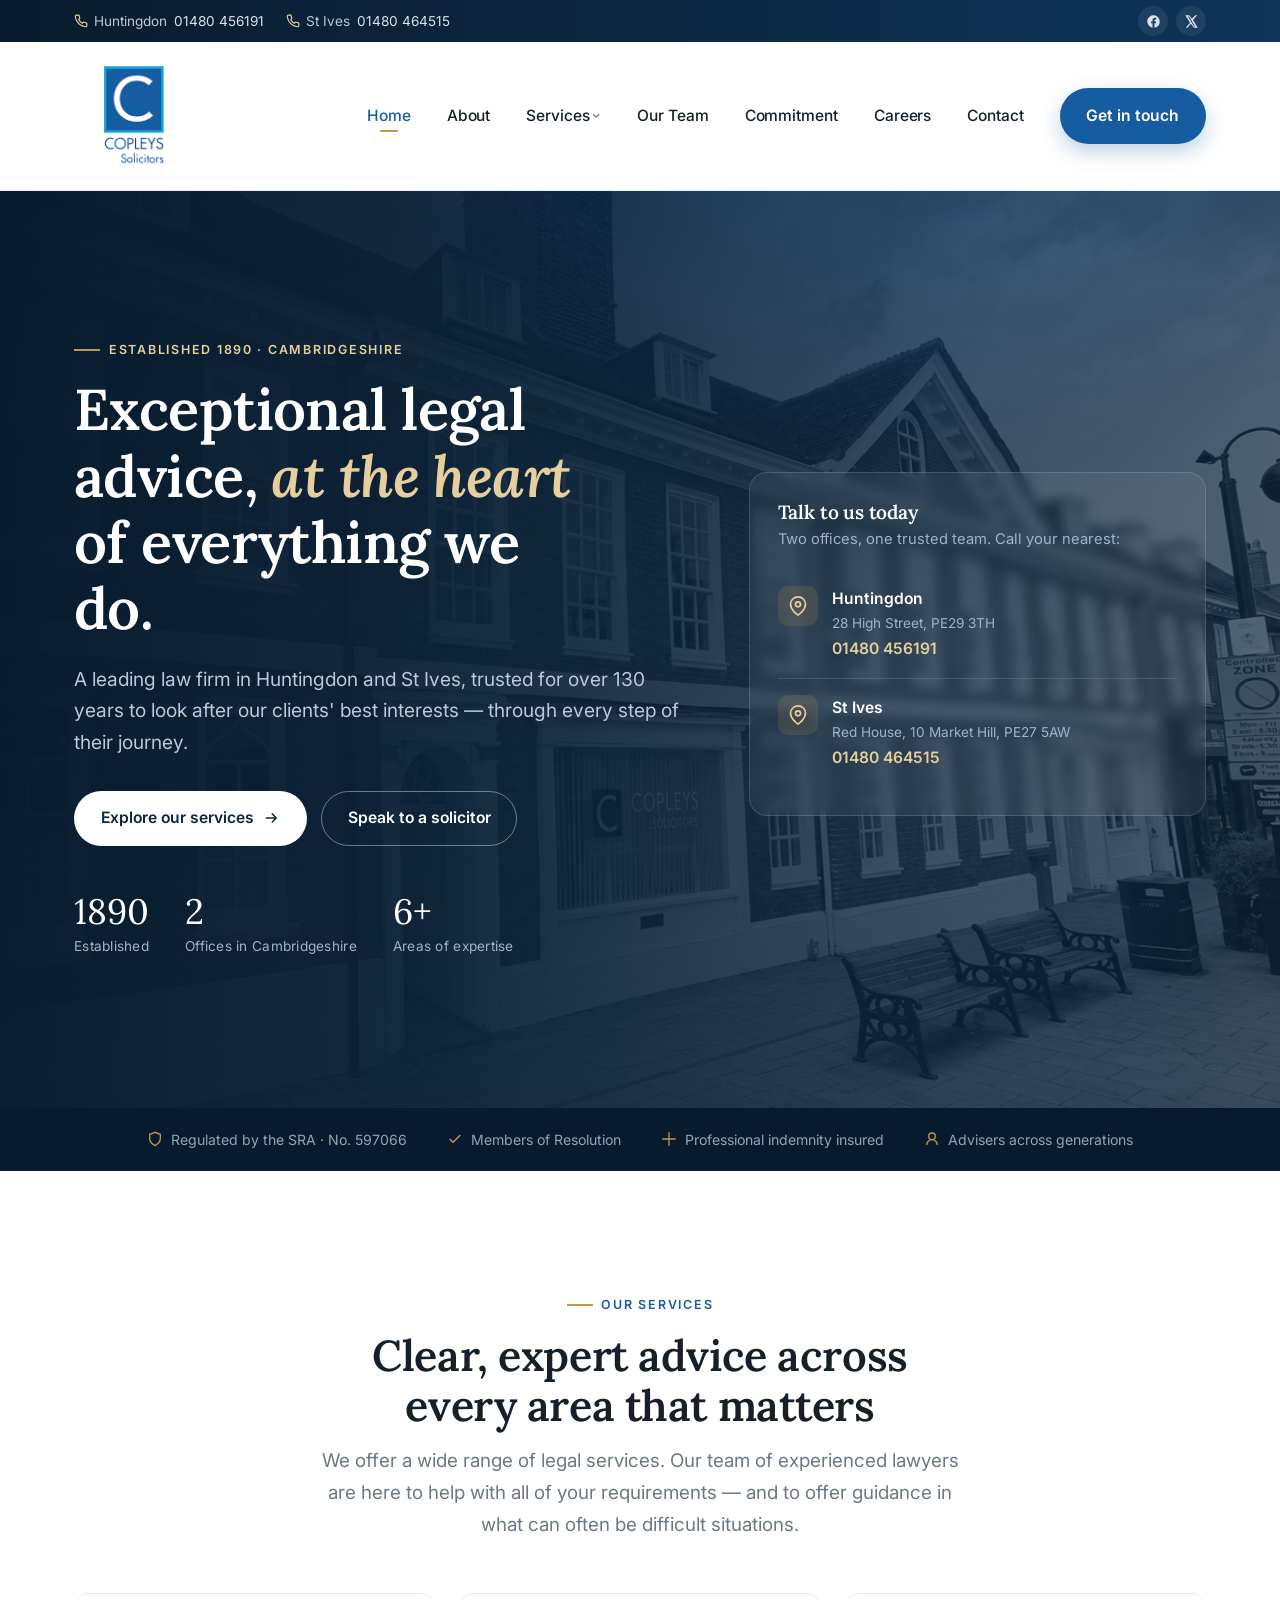
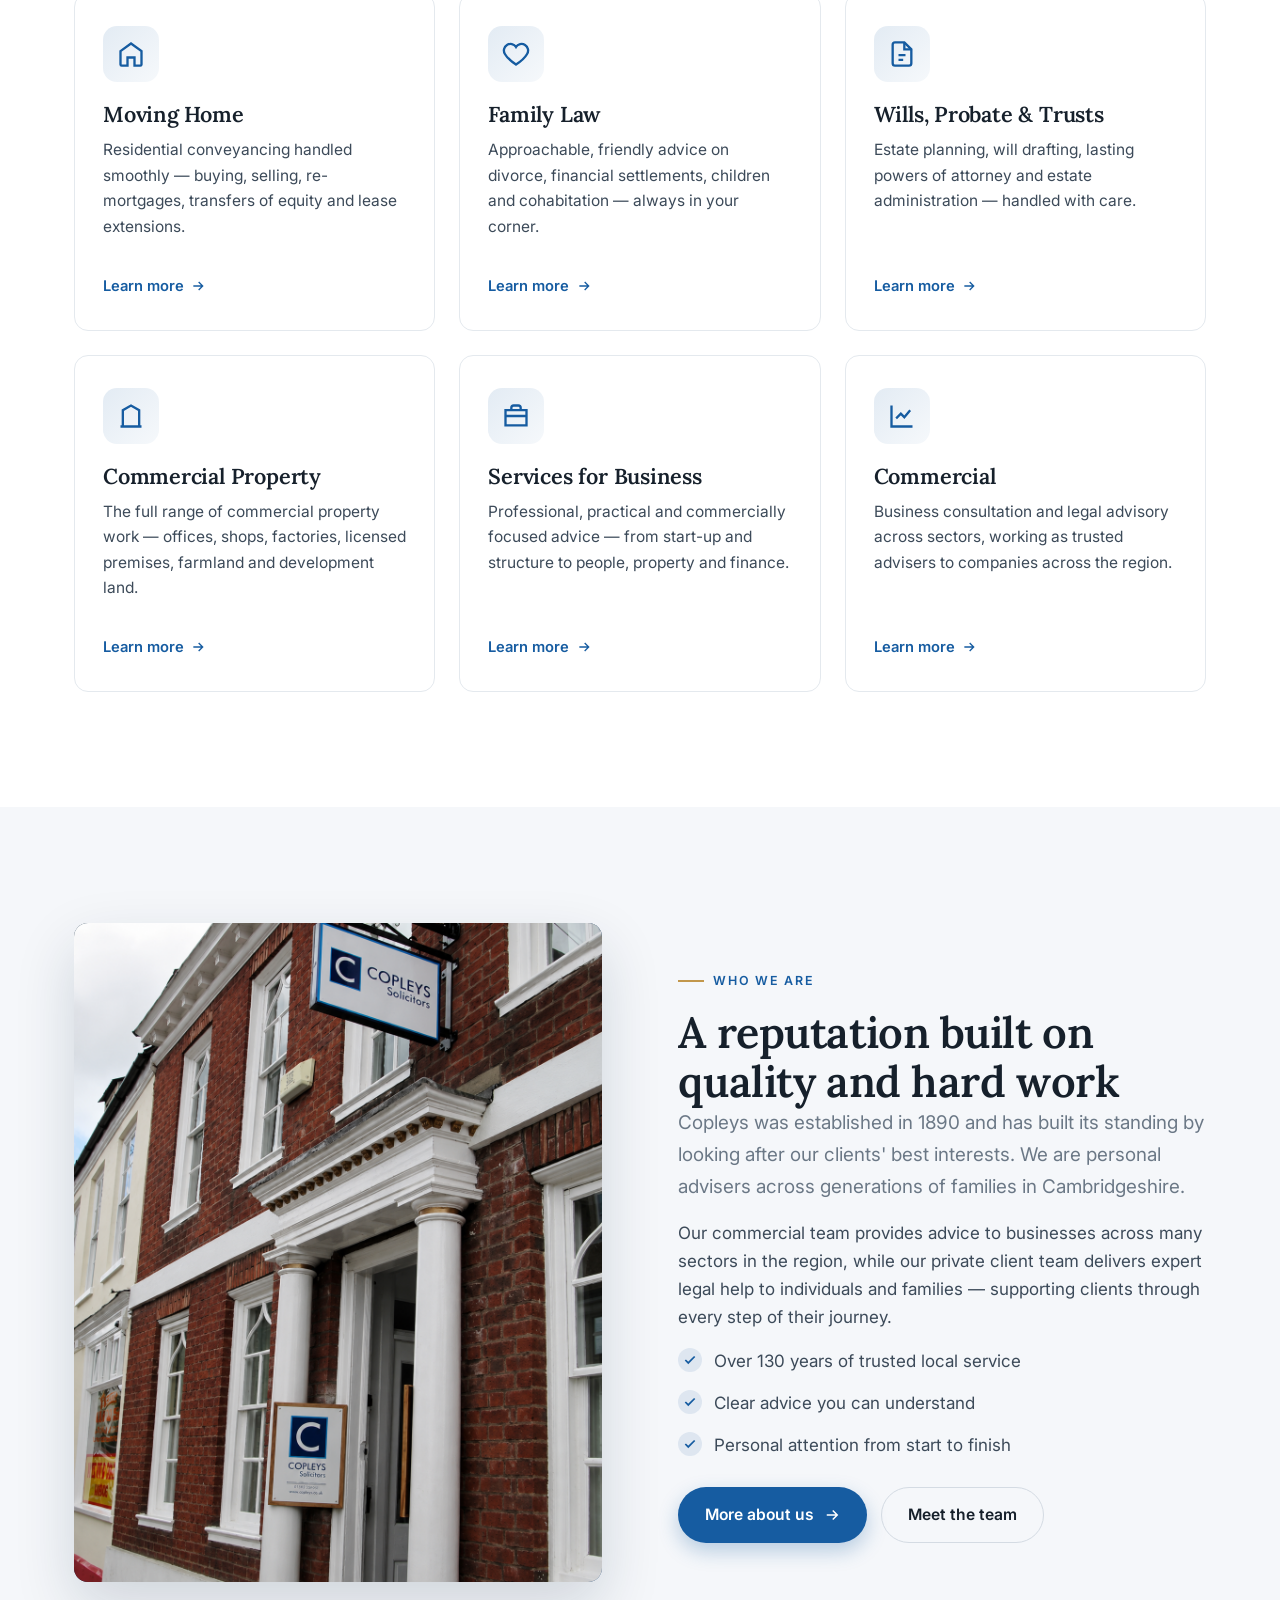
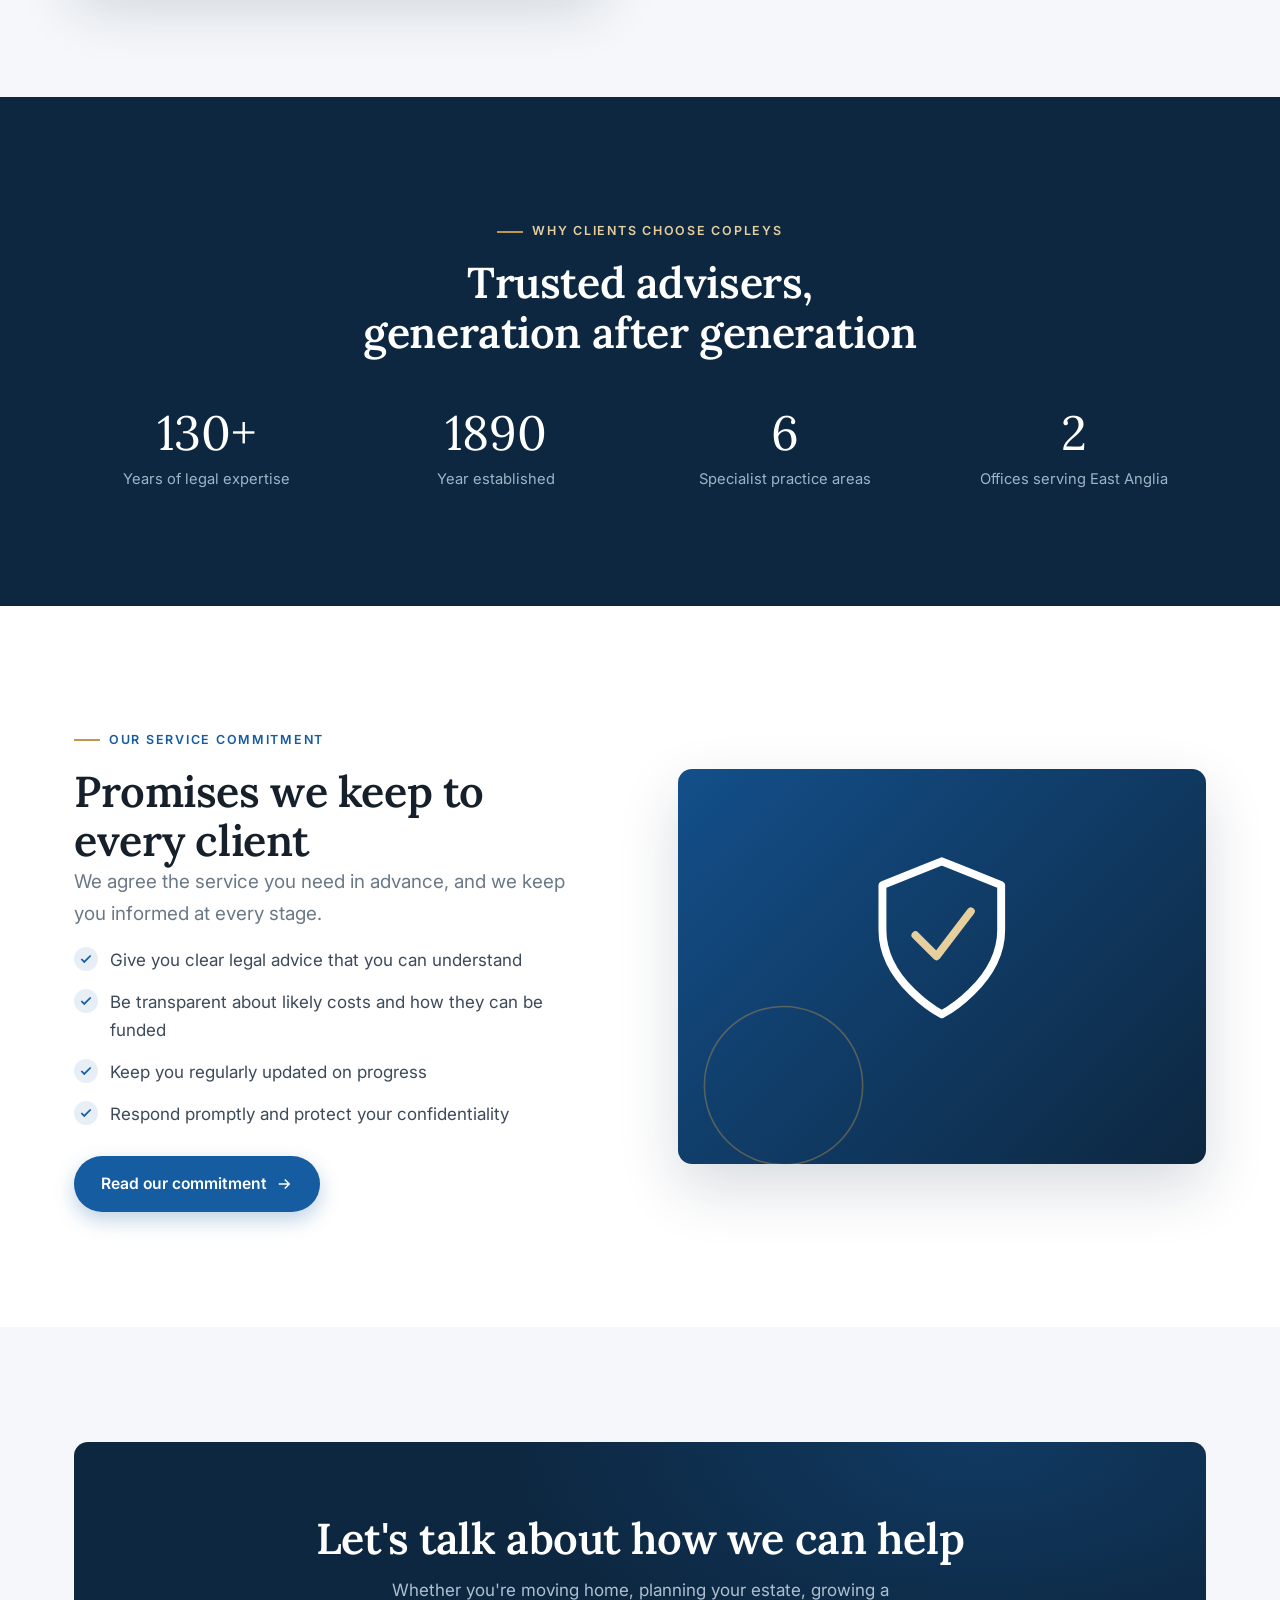
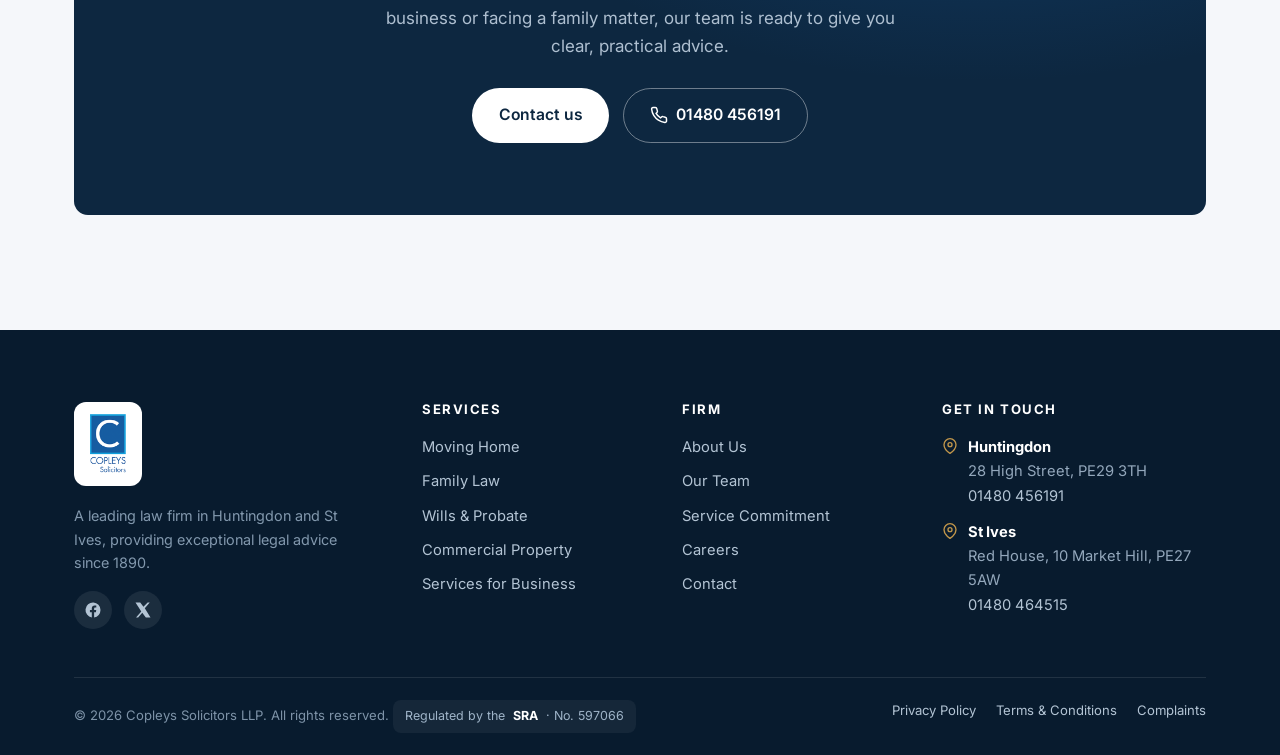
==== commit 457dfe0f: "Fixed bugs and made changes" ====
--- a/index.html
+++ b/index.html
@@ -175,7 +175,7 @@
       <span class="eyebrow">Who We Are</span>
       <h2>A reputation built on quality and hard work</h2>
       <p class="lead">Copleys was established in 1890 and has built its standing by looking after our clients' best interests. We are personal advisers across generations of families in Cambridgeshire.</p>
-      <p>Our practice spans two divisions. Our commercial team provides advice to businesses across many sectors in the region, while our Private Client division delivers expert legal help to individuals and families — supporting clients through every step of their journey.</p>
+      <p>Our commercial team provides advice to businesses across many sectors in the region, while our private client team delivers expert legal help to individuals and families — supporting clients through every step of their journey.</p>
       <ul class="checklist">
         <li><span class="tick"><svg viewBox="0 0 24 24" fill="none" stroke="currentColor" stroke-width="3"><path d="M20 6 9 17l-5-5"/></svg></span> Over 130 years of trusted local service</li>
         <li><span class="tick"><svg viewBox="0 0 24 24" fill="none" stroke="currentColor" stroke-width="3"><path d="M20 6 9 17l-5-5"/></svg></span> Clear advice you can understand</li>
--- a/css/styles.css
+++ b/css/styles.css
@@ -119,7 +119,7 @@
    Header / Nav
    ========================================================================== */
 .topbar {
-  background: var(--navy);
+  background: linear-gradient(90deg, var(--navy-900) 0%, var(--navy) 50%, var(--blue-700) 140%);
   color: #b9c8d8;
   font-size: .85rem;
 }
@@ -132,35 +132,51 @@
 .topbar__offices { display: flex; gap: 22px; flex-wrap: wrap; }
 .topbar__offices span { display: inline-flex; align-items: center; gap: .4rem; }
 .topbar__offices svg { width: 14px; height: 14px; color: var(--gold-soft); }
-.topbar__social { display: flex; gap: 14px; align-items: center; }
-.topbar__social a { display: inline-flex; }
-.topbar__social svg { width: 16px; height: 16px; }
+.topbar__social { display: flex; gap: 8px; align-items: center; }
+.topbar__social a {
+  display: inline-flex; align-items: center; justify-content: center;
+  width: 30px; height: 30px; border-radius: 50%;
+  background: rgba(255,255,255,.07);
+  transition: background .2s var(--ease), transform .2s var(--ease), color .2s var(--ease);
+}
+.topbar__social a:hover { background: var(--gold); color: var(--navy); transform: translateY(-1px); }
+.topbar__social svg { width: 15px; height: 15px; }
 
 .site-header {
   position: sticky; top: 0; z-index: 100;
-  background: rgba(255,255,255,.86);
-  backdrop-filter: saturate(160%) blur(12px);
-  -webkit-backdrop-filter: saturate(160%) blur(12px);
-  border-bottom: 1px solid var(--line);
-  transition: box-shadow .3s var(--ease);
-}
-.site-header.is-stuck { box-shadow: 0 6px 24px rgba(13,39,64,.09); }
-.nav { display: flex; align-items: center; justify-content: space-between; min-height: 104px; gap: 24px; }
+  background: rgba(255,255,255,.78);
+  backdrop-filter: saturate(180%) blur(16px);
+  -webkit-backdrop-filter: saturate(180%) blur(16px);
+  border-bottom: 1px solid rgba(228,233,238,.7);
+  transition: box-shadow .3s var(--ease), background .3s var(--ease), border-color .3s var(--ease);
+}
+.site-header.is-stuck {
+  background: rgba(255,255,255,.92);
+  border-color: transparent;
+  box-shadow: 0 8px 30px rgba(13,39,64,.10);
+}
+.site-header.is-stuck .nav { min-height: 78px; }
+.site-header.is-stuck .brand img { height: 64px; }
+.nav { display: flex; align-items: center; justify-content: space-between; min-height: 104px; gap: 24px; transition: min-height .3s var(--ease); }
 .brand { display: flex; align-items: center; gap: 12px; flex-shrink: 0; }
-.brand img { height: 88px; width: auto; }
-.nav-links { display: flex; align-items: center; gap: 4px; }
+.brand img { height: 88px; width: auto; transition: height .3s var(--ease); }
+.nav-links { display: flex; align-items: center; gap: 2px; }
 .nav-links > li > a {
-  display: block; padding: .6rem .9rem; border-radius: 8px;
-  font-weight: 500; font-size: .97rem; color: var(--ink);
+  display: block; padding: .55rem 1rem; border-radius: 999px;
+  font-weight: 500; font-size: .97rem; color: var(--ink); letter-spacing: -.005em;
   position: relative; white-space: nowrap;
-}
-.nav-links > li > a:hover,
-.nav-links > li > a[aria-current="page"] { color: var(--blue); background: var(--bg-soft); }
-.nav-links > li > a[aria-current="page"]::after {
-  content: ""; position: absolute; left: 14px; right: 14px; bottom: 4px; height: 2px; background: var(--gold); border-radius: 2px;
-  transform: none; /* override the .has-sub caret rotate so the underline stays horizontal */
-  margin: 0;
-}
+  transition: color .2s var(--ease), background .25s var(--ease);
+}
+.nav-links > li > a::before {
+  content: ""; position: absolute; left: 50%; bottom: 6px; width: 0; height: 2px;
+  background: var(--gold); border-radius: 2px;
+  transform: translateX(-50%);
+  transition: width .28s var(--ease);
+}
+.nav-links > li > a:hover { color: var(--blue); background: var(--bg-soft); }
+.nav-links > li > a:hover::before { width: 18px; }
+.nav-links > li > a[aria-current="page"] { color: var(--blue); }
+.nav-links > li > a[aria-current="page"]::before { width: 18px; }
 .nav-cta { display: flex; align-items: center; gap: 12px; flex-shrink: 0; }
 .nav-btn { display: none; } /* shown only inside mobile menu by default; revealed on desktop */
 
@@ -174,14 +190,14 @@
   .nav-menu { display: contents; }                 /* hoist lists + button onto the row */
   .brand {
     order: 0; margin-right: auto;                   /* pin logo left, push nav right */
-    align-self: flex-start;                         /* top-align so the plate drops down */
     display: flex; align-items: center; justify-content: center;
-    height: 128px; padding: 0 30px;                 /* taller than the 90px bar → ~38px overhang */
-    background: #fff; border-radius: 0 0 16px 16px;
-    box-shadow: 0 16px 26px rgba(13,39,64,.07);
+    padding: 24px 30px;
+    transition: padding .3s var(--ease);
     position: relative; z-index: 3;
   }
   .brand img { height: 100px; }                     /* big, clear logo */
+  .site-header.is-stuck .brand { padding-top: 10px; padding-bottom: 10px; }
+  .site-header.is-stuck .brand img { height: 56px; }
   .nav-left, .nav-right { display: flex; align-items: center; gap: 4px; }
   .nav-left  { order: 1; }
   .nav-right { order: 2; }
@@ -190,17 +206,33 @@
 
 /* dropdown */
 .has-sub { position: relative; }
-.has-sub > a::after { content: "›"; margin-left: .35rem; transform: rotate(90deg); display: inline-block; font-size: .9em; color: var(--muted); }
+.has-sub > a::after {
+  content: "›"; margin-left: .35rem; display: inline-block; font-size: .9em; color: var(--muted);
+  transform: rotate(90deg); transform-origin: center;
+  transition: transform .25s var(--ease), color .2s var(--ease);
+}
+.has-sub:hover > a::after, .has-sub:focus-within > a::after { transform: rotate(-90deg); color: var(--blue); }
 .submenu {
-  position: absolute; top: calc(100% + 6px); left: 0;
-  background: #fff; border: 1px solid var(--line); border-radius: 12px;
-  box-shadow: var(--shadow-lg); padding: 8px; min-width: 268px;
-  opacity: 0; visibility: hidden; transform: translateY(8px);
-  transition: opacity .2s var(--ease), transform .2s var(--ease), visibility .2s;
-}
-.has-sub:hover .submenu, .has-sub:focus-within .submenu { opacity: 1; visibility: visible; transform: translateY(0); }
-.submenu a { display: block; padding: .6rem .8rem; border-radius: 8px; color: var(--ink); font-size: .95rem; font-weight: 500; }
-.submenu a:hover { background: var(--bg-soft); color: var(--blue); }
+  position: absolute; top: calc(100% + 10px); left: 50%;
+  background: rgba(255,255,255,.96);
+  backdrop-filter: saturate(180%) blur(14px);
+  -webkit-backdrop-filter: saturate(180%) blur(14px);
+  border: 1px solid var(--line); border-radius: 16px;
+  box-shadow: var(--shadow-lg); padding: 10px; min-width: 280px;
+  opacity: 0; visibility: hidden; transform: translate(-50%, 10px) scale(.98); transform-origin: top center;
+  transition: opacity .22s var(--ease), transform .22s var(--ease), visibility .22s;
+}
+.submenu::before {
+  content: ""; position: absolute; top: -6px; left: 50%; width: 12px; height: 12px;
+  background: inherit; border-left: 1px solid var(--line); border-top: 1px solid var(--line);
+  transform: translateX(-50%) rotate(45deg);
+}
+.has-sub:hover .submenu, .has-sub:focus-within .submenu { opacity: 1; visibility: visible; transform: translate(-50%, 0) scale(1); }
+.submenu a {
+  display: block; padding: .65rem .85rem; border-radius: 10px; color: var(--ink); font-size: .95rem; font-weight: 500;
+  position: relative; transition: background .18s var(--ease), color .18s var(--ease), padding-left .18s var(--ease);
+}
+.submenu a:hover { background: var(--bg-soft); color: var(--blue); padding-left: 1.05rem; }
 .submenu a span { display: block; font-size: .8rem; color: var(--muted); font-weight: 400; margin-top: 1px; }
 
 /* burger */
@@ -283,13 +315,22 @@
   background: #fff; border: 1px solid var(--line); border-radius: var(--radius);
   padding: 32px 28px; transition: transform .3s var(--ease), box-shadow .3s var(--ease), border-color .3s var(--ease);
   display: flex; flex-direction: column; height: 100%;
+  position: relative; overflow: hidden;
+}
+.svc-card::after {
+  content: ""; position: absolute; top: 0; left: 0; right: 0; height: 3px;
+  background: linear-gradient(90deg, var(--blue), var(--gold));
+  transform: scaleX(0); transform-origin: left; transition: transform .35s var(--ease);
 }
 .svc-card:hover { transform: translateY(-6px); box-shadow: var(--shadow); border-color: transparent; }
+.svc-card:hover::after { transform: scaleX(1); }
 .svc-card .ico {
   width: 56px; height: 56px; border-radius: 14px;
   background: linear-gradient(135deg, rgba(22,92,161,.12), rgba(22,92,161,.04));
   color: var(--blue); display: grid; place-items: center; margin-bottom: 20px;
-}
+  transition: transform .3s var(--ease), background .3s var(--ease);
+}
+.svc-card:hover .ico { transform: scale(1.06); background: linear-gradient(135deg, rgba(22,92,161,.18), rgba(194,151,75,.12)); }
 .svc-card .ico svg { width: 28px; height: 28px; }
 .svc-card h3 { margin-bottom: 10px; }
 .svc-card p { color: var(--body); font-size: .97rem; flex-grow: 1; }
@@ -436,9 +477,14 @@
 .form-note { font-size: .82rem; color: var(--muted); margin-top: 6px; }
 .form-success { display: none; padding: 14px 16px; border-radius: 10px; background: rgba(22,92,161,.08); color: var(--blue-700); font-weight: 500; font-size: .95rem; border: 1px solid rgba(22,92,161,.2); margin-top: 14px; }
 .form-success.show { display: block; }
+.form-error { display: none; padding: 14px 16px; border-radius: 10px; background: rgba(176,38,30,.07); color: #b0261e; font-weight: 500; font-size: .95rem; border: 1px solid rgba(176,38,30,.25); margin-top: 14px; }
+.form-error.show { display: block; }
+.hp-field { position: absolute !important; left: -9999px; width: 1px; height: 1px; overflow: hidden; }
+.btn.is-loading { opacity: .8; cursor: progress; }
+.btn:disabled { opacity: .65; cursor: not-allowed; box-shadow: none; transform: none; }
 
 /* ---------- Map embed ---------- */
-.map-frame { border: 0; width: 100%; height: 100%; min-height: 320px; border-radius: var(--radius); filter: grayscale(.2) contrast(1.05); }
+.map-frame { display: block; border: 0; width: 100%; height: 320px; border-radius: var(--radius); filter: grayscale(.2) contrast(1.05); }
 
 /* ---------- Accordion (commitment) ---------- */
 .accordion { border: 1px solid var(--line); border-radius: var(--radius); overflow: hidden; background: #fff; box-shadow: var(--shadow-sm); }
@@ -510,8 +556,11 @@
   body.menu-open { overflow: hidden; }
   .nav-left, .nav-right { flex-direction: column; align-items: stretch; gap: 2px; }
   .nav-links > li > a { padding: .9rem .4rem; font-size: 1.05rem; border-bottom: 1px solid var(--line); border-radius: 0; }
-  .nav-links > li > a[aria-current="page"]::after { display: none; }
-  .submenu { position: static; opacity: 1; visibility: visible; transform: none; box-shadow: none; border: 0; padding: 4px 0 8px 14px; min-width: auto; }
+  .nav-links > li > a:hover { background: transparent; color: var(--blue); }
+  .nav-links > li > a::before,
+  .nav-links > li > a[aria-current="page"]::before { display: none; }
+  .submenu { position: static; opacity: 1; visibility: visible; transform: none; box-shadow: none; border: 0; padding: 4px 0 8px 14px; min-width: auto; backdrop-filter: none; -webkit-backdrop-filter: none; background: transparent; }
+  .submenu::before { display: none; }
   .has-sub > a::after { display: none; }
   .nav-btn { display: inline-flex; margin-top: 16px; width: 100%; }
 }
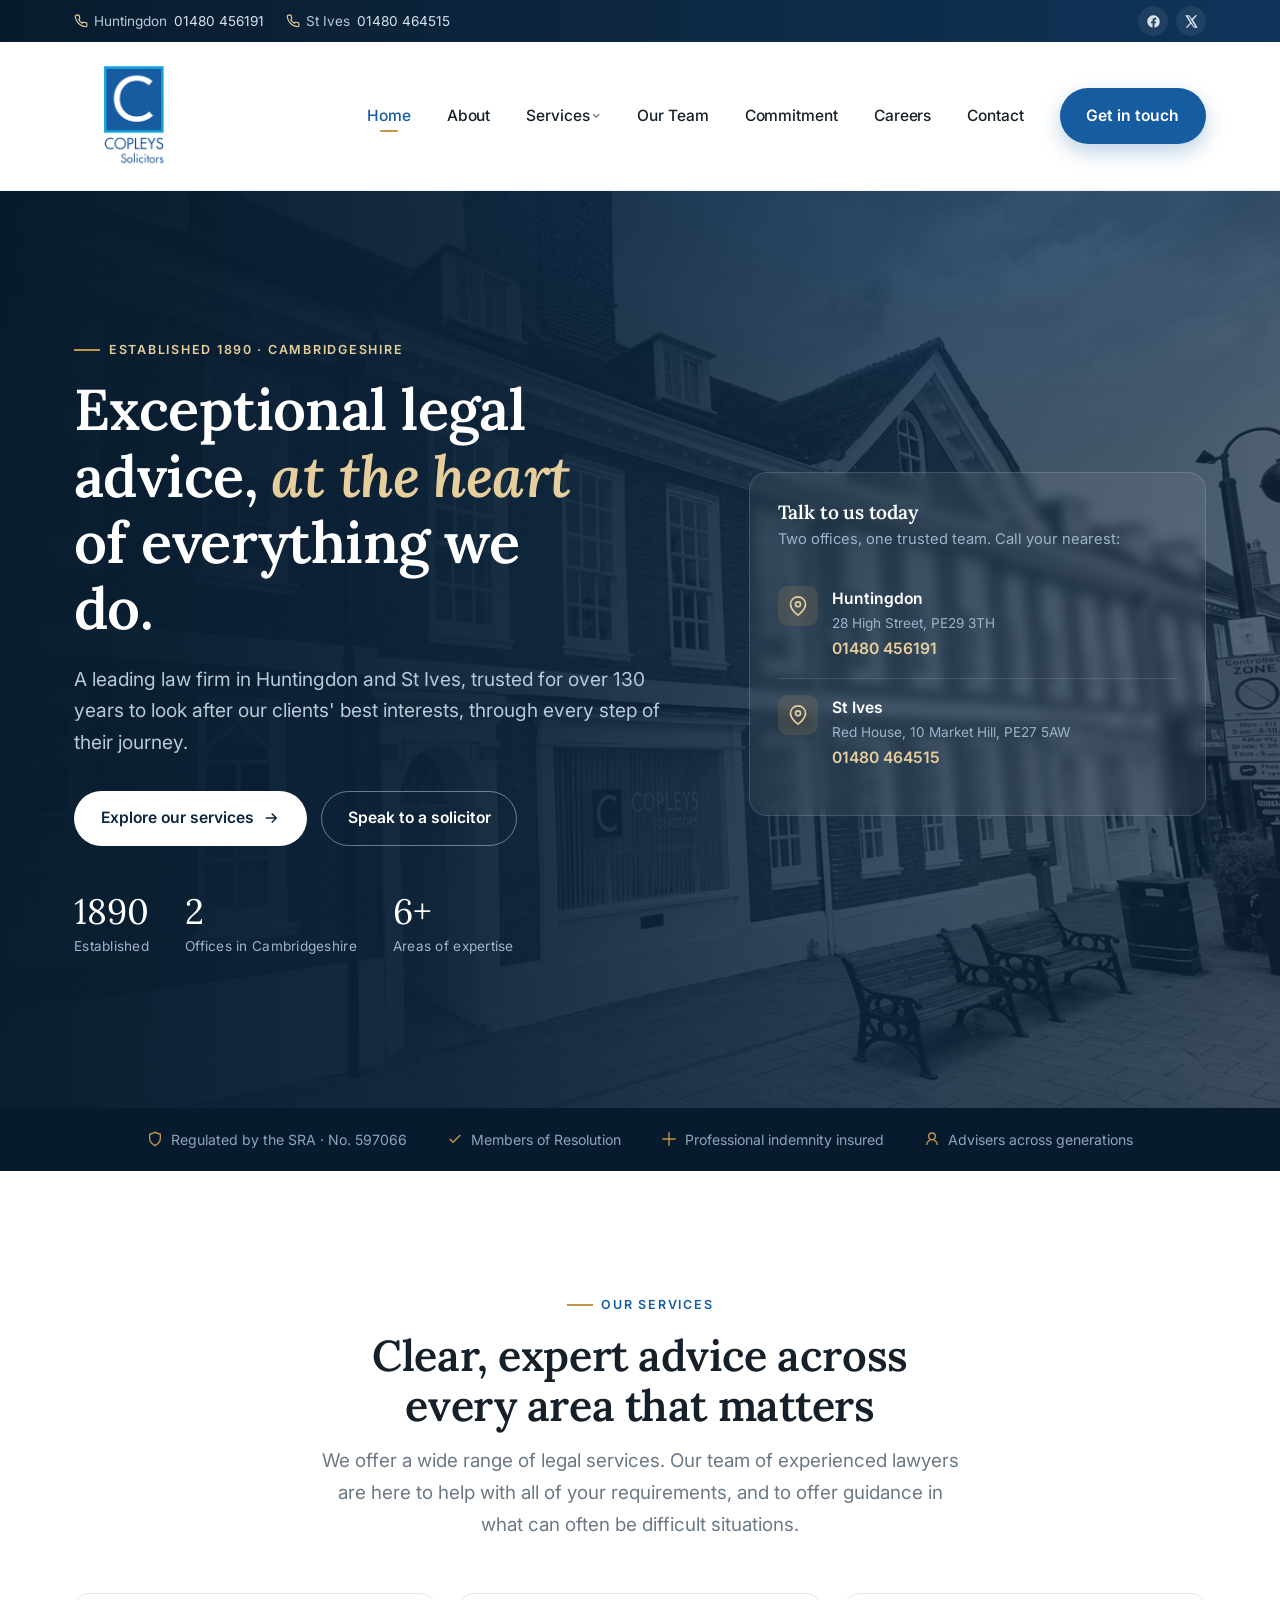
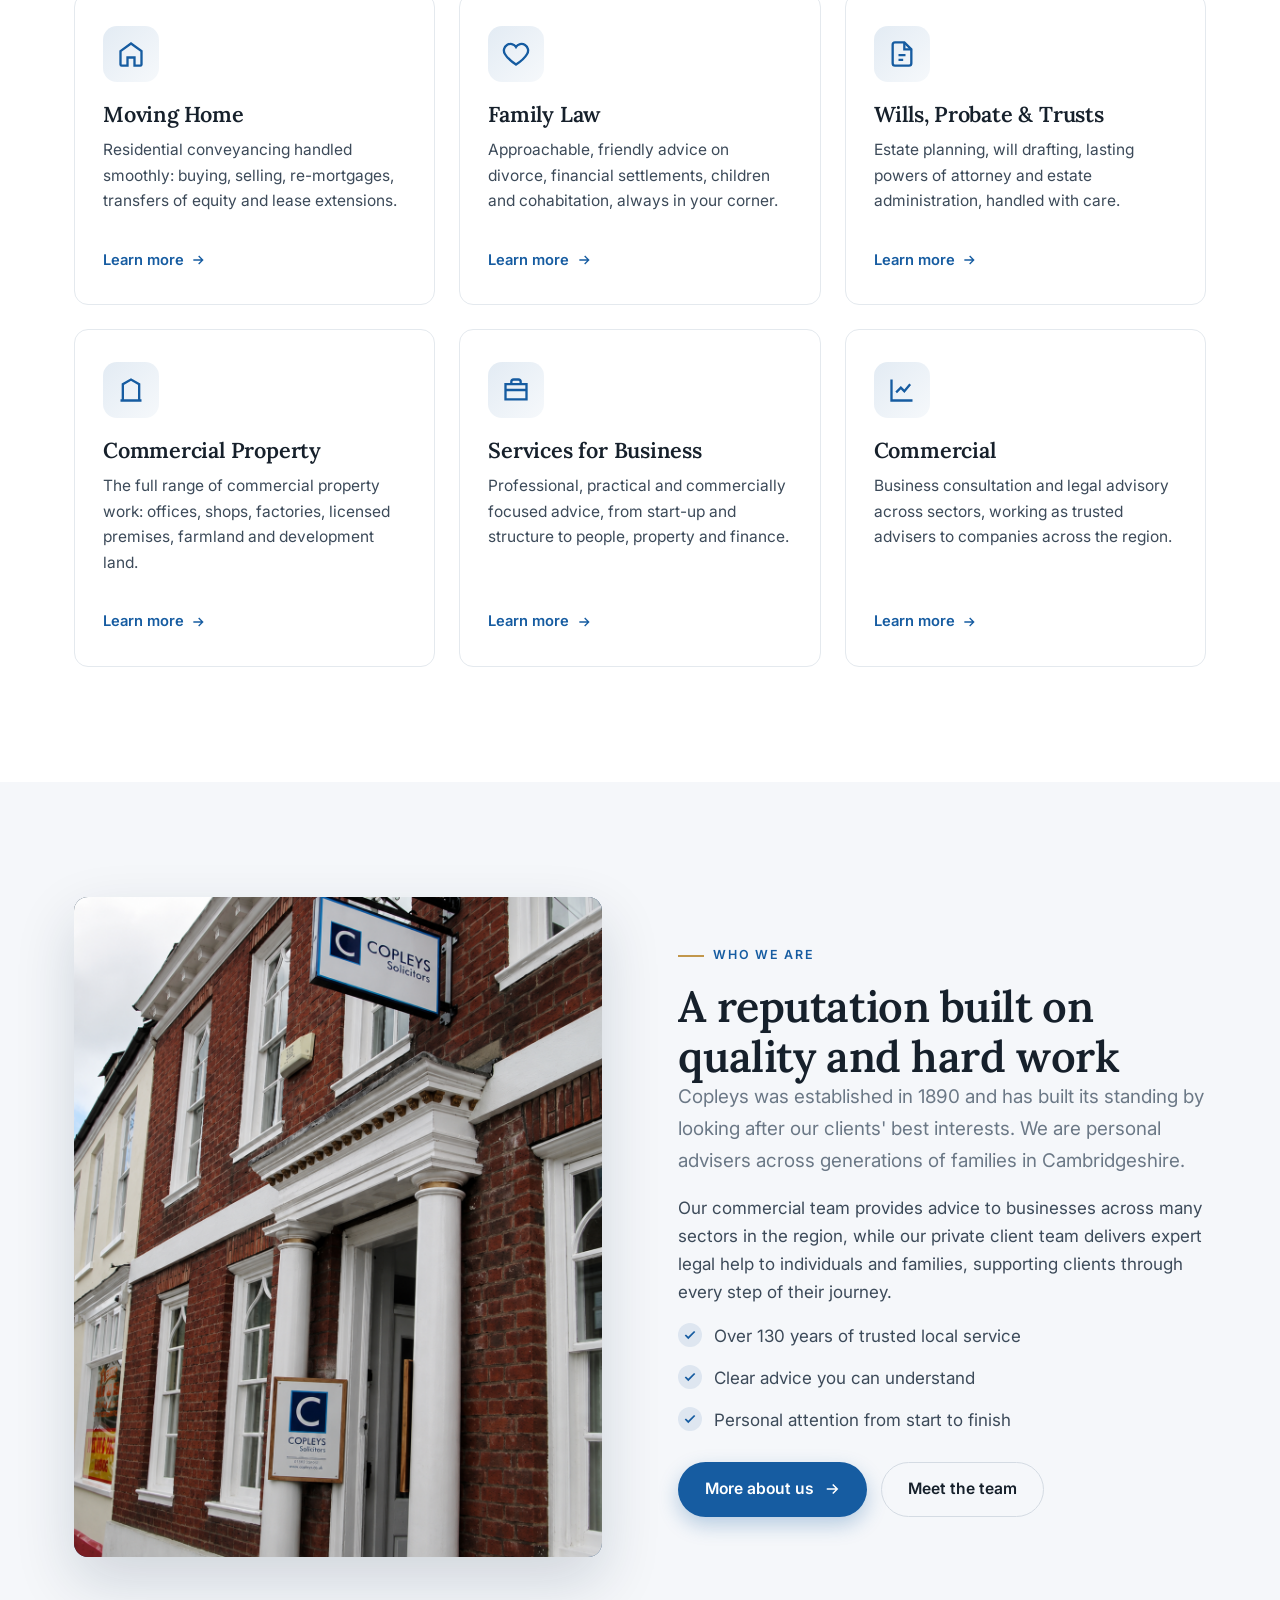
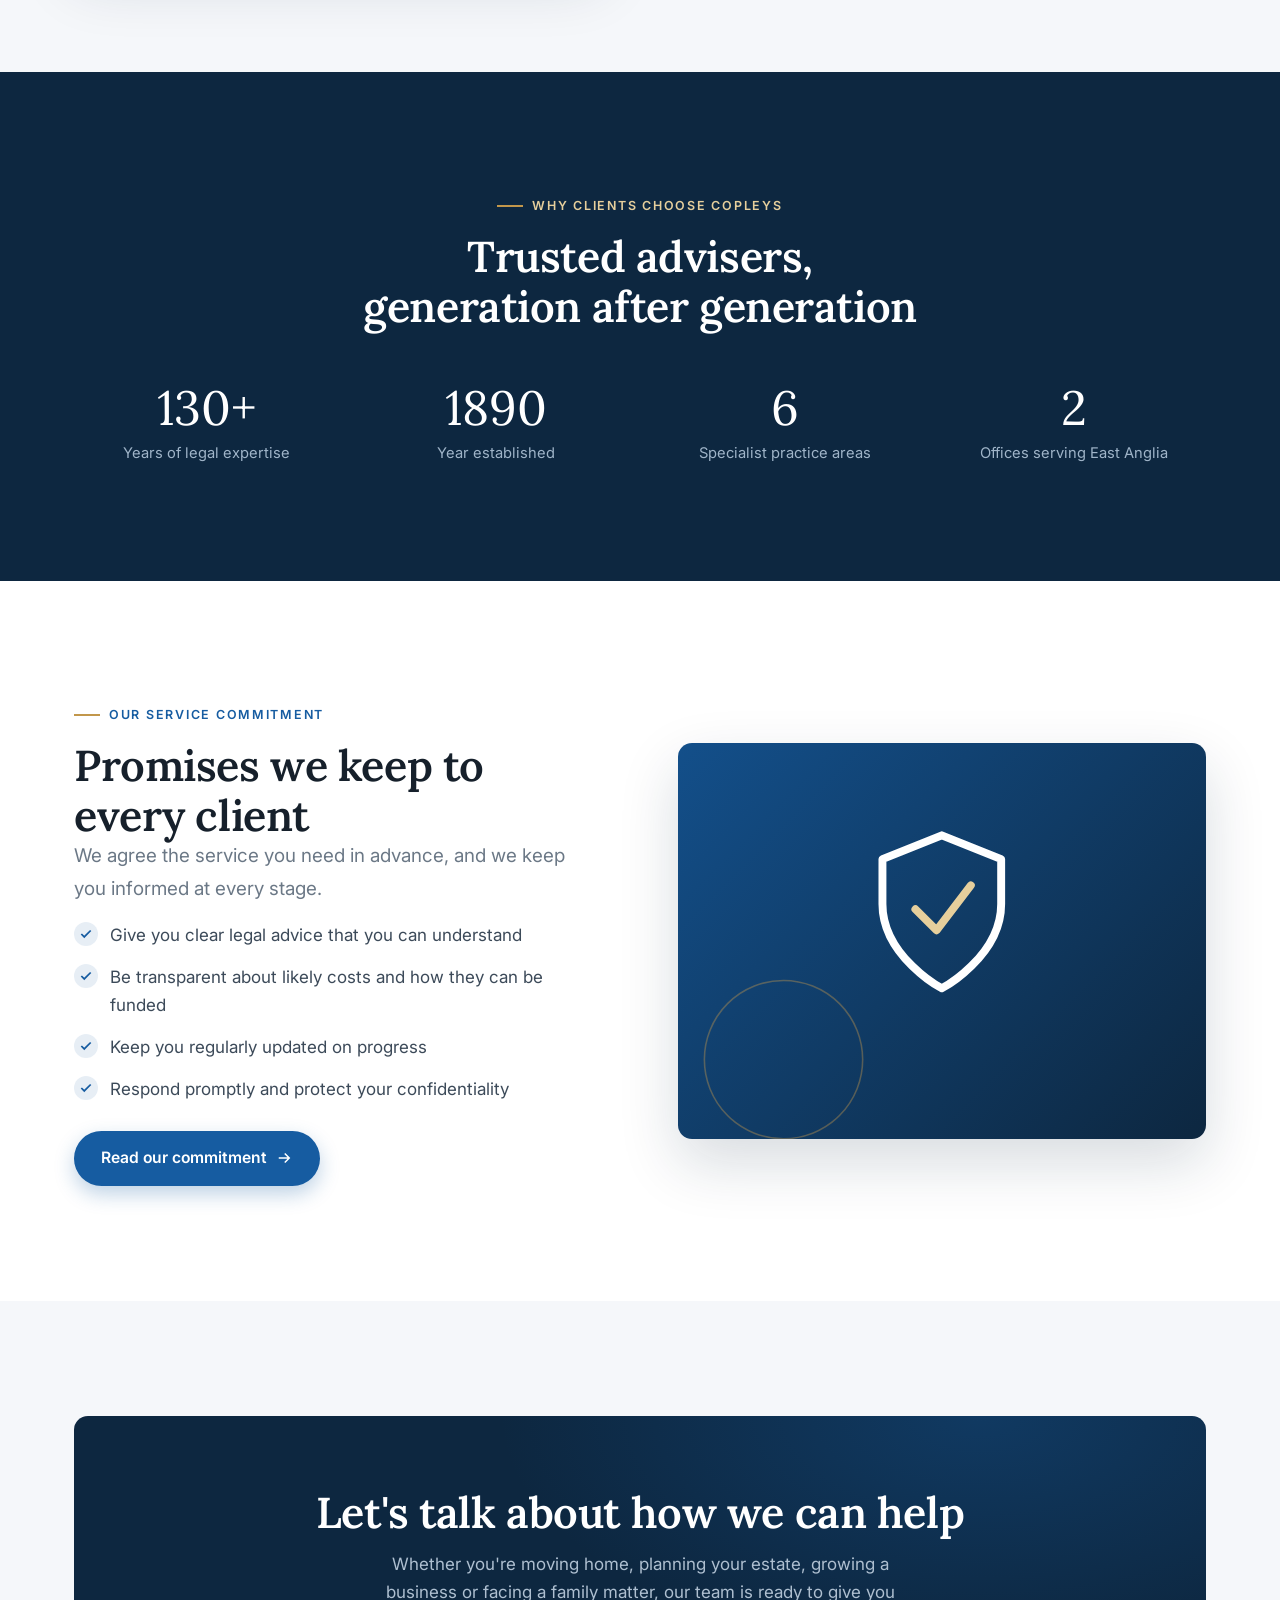
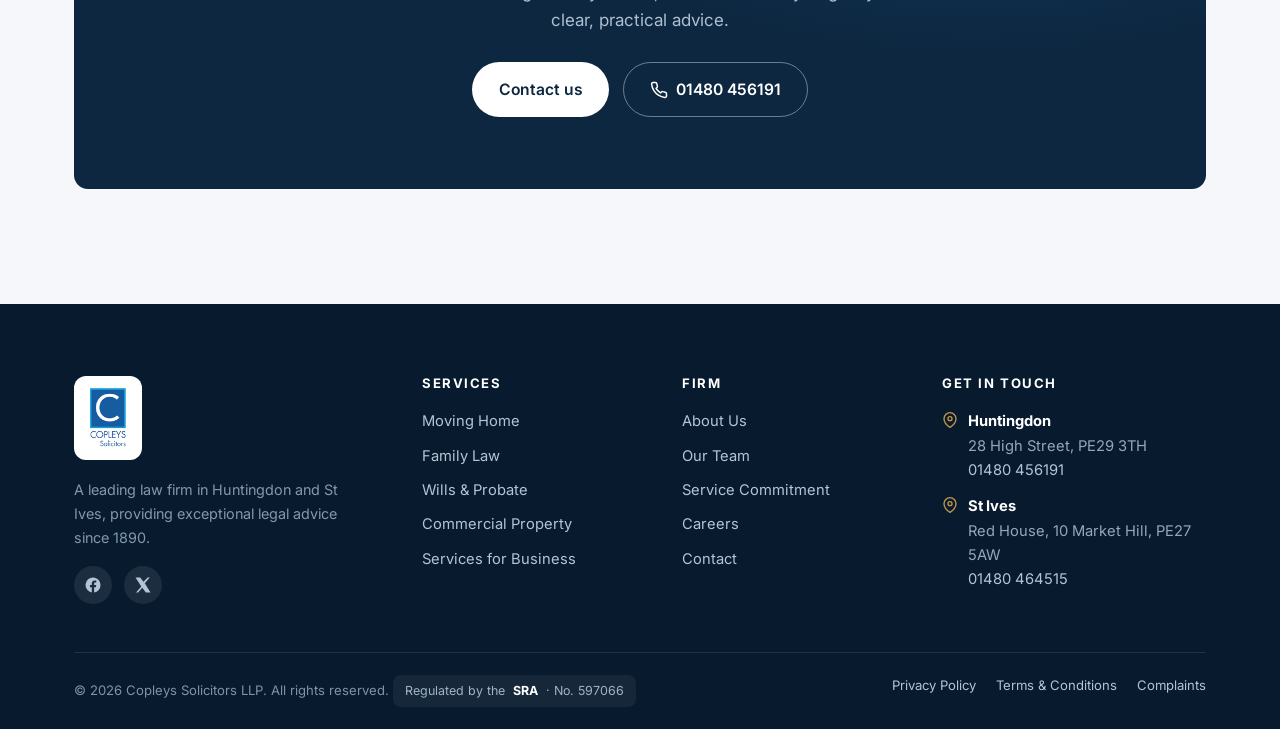
==== commit df810d15: "Removed em dashes and semi colons" ====
--- a/index.html
+++ b/index.html
@@ -4,7 +4,7 @@
 <meta charset="UTF-8">
 <meta name="viewport" content="width=device-width, initial-scale=1.0">
 <title>Copleys Solicitors | Trusted Law Firm in Huntingdon &amp; St Ives</title>
-<meta name="description" content="Copleys Solicitors — established 1890. Exceptional legal advice in Huntingdon and St Ives, Cambridgeshire. Conveyancing, family law, wills &amp; probate, commercial property and business law.">
+<meta name="description" content="Copleys Solicitors, established 1890. Exceptional legal advice in Huntingdon and St Ives, Cambridgeshire. Conveyancing, family law, wills &amp; probate, commercial property and business law.">
 <link rel="icon" href="assets/favicon.png" type="image/png">
 <link rel="preconnect" href="https://fonts.googleapis.com">
 <link rel="preconnect" href="https://fonts.gstatic.com" crossorigin>
@@ -67,7 +67,7 @@
       <div>
         <span class="eyebrow">Established 1890 · Cambridgeshire</span>
         <h1>Exceptional legal advice, <em>at the heart</em> of everything we do.</h1>
-        <p class="hero__lead">A leading law firm in Huntingdon and St Ives, trusted for over 130 years to look after our clients' best interests — through every step of their journey.</p>
+        <p class="hero__lead">A leading law firm in Huntingdon and St Ives, trusted for over 130 years to look after our clients' best interests, through every step of their journey.</p>
         <div class="btn-row">
           <a href="services.html" class="btn btn--light">Explore our services
             <svg viewBox="0 0 24 24" fill="none" stroke="currentColor" stroke-width="2"><path d="M5 12h14M13 6l6 6-6 6"/></svg>
@@ -120,37 +120,37 @@
     <div class="sec-head center reveal">
       <span class="eyebrow">Our Services</span>
       <h2>Clear, expert advice across every area that matters</h2>
-      <p class="lead">We offer a wide range of legal services. Our team of experienced lawyers are here to help with all of your requirements — and to offer guidance in what can often be difficult situations.</p>
+      <p class="lead">We offer a wide range of legal services. Our team of experienced lawyers are here to help with all of your requirements, and to offer guidance in what can often be difficult situations.</p>
     </div>
     <div class="grid grid-3">
       <a class="svc-card reveal" href="services.html#conveyancing">
         <div class="ico"><svg viewBox="0 0 24 24" fill="none" stroke="currentColor" stroke-width="2"><path d="M3 9.5 12 3l9 6.5V21a1 1 0 0 1-1 1h-5v-7H9v7H4a1 1 0 0 1-1-1z"/></svg></div>
         <h3>Moving Home</h3>
-        <p>Residential conveyancing handled smoothly — buying, selling, re-mortgages, transfers of equity and lease extensions.</p>
+        <p>Residential conveyancing handled smoothly: buying, selling, re-mortgages, transfers of equity and lease extensions.</p>
         <span class="more">Learn more <svg viewBox="0 0 24 24" fill="none" stroke="currentColor" stroke-width="2"><path d="M5 12h14M13 6l6 6-6 6"/></svg></span>
       </a>
       <a class="svc-card reveal" href="services.html#family">
         <div class="ico"><svg viewBox="0 0 24 24" fill="none" stroke="currentColor" stroke-width="2"><path d="M12 21s-7-4.5-9.5-9A5 5 0 0 1 12 6a5 5 0 0 1 9.5 6c-2.5 4.5-9.5 9-9.5 9z"/></svg></div>
         <h3>Family Law</h3>
-        <p>Approachable, friendly advice on divorce, financial settlements, children and cohabitation — always in your corner.</p>
+        <p>Approachable, friendly advice on divorce, financial settlements, children and cohabitation, always in your corner.</p>
         <span class="more">Learn more <svg viewBox="0 0 24 24" fill="none" stroke="currentColor" stroke-width="2"><path d="M5 12h14M13 6l6 6-6 6"/></svg></span>
       </a>
       <a class="svc-card reveal" href="services.html#wills">
         <div class="ico"><svg viewBox="0 0 24 24" fill="none" stroke="currentColor" stroke-width="2"><path d="M14 2H6a2 2 0 0 0-2 2v16a2 2 0 0 0 2 2h12a2 2 0 0 0 2-2V8z"/><path d="M14 2v6h6M9 13h6M9 17h4"/></svg></div>
         <h3>Wills, Probate &amp; Trusts</h3>
-        <p>Estate planning, will drafting, lasting powers of attorney and estate administration — handled with care.</p>
+        <p>Estate planning, will drafting, lasting powers of attorney and estate administration, handled with care.</p>
         <span class="more">Learn more <svg viewBox="0 0 24 24" fill="none" stroke="currentColor" stroke-width="2"><path d="M5 12h14M13 6l6 6-6 6"/></svg></span>
       </a>
       <a class="svc-card reveal" href="services.html#commercial-property">
         <div class="ico"><svg viewBox="0 0 24 24" fill="none" stroke="currentColor" stroke-width="2"><path d="M3 21h18M5 21V7l7-4 7 4v14M9 9h.01M9 13h.01M9 17h.01M15 9h.01M15 13h.01M15 17h.01"/></svg></div>
         <h3>Commercial Property</h3>
-        <p>The full range of commercial property work — offices, shops, factories, licensed premises, farmland and development land.</p>
+        <p>The full range of commercial property work: offices, shops, factories, licensed premises, farmland and development land.</p>
         <span class="more">Learn more <svg viewBox="0 0 24 24" fill="none" stroke="currentColor" stroke-width="2"><path d="M5 12h14M13 6l6 6-6 6"/></svg></span>
       </a>
       <a class="svc-card reveal" href="services.html#business">
         <div class="ico"><svg viewBox="0 0 24 24" fill="none" stroke="currentColor" stroke-width="2"><path d="M3 7h18v13H3zM8 7V5a2 2 0 0 1 2-2h4a2 2 0 0 1 2 2v2M3 12h18"/></svg></div>
         <h3>Services for Business</h3>
-        <p>Professional, practical and commercially focused advice — from start-up and structure to people, property and finance.</p>
+        <p>Professional, practical and commercially focused advice, from start-up and structure to people, property and finance.</p>
         <span class="more">Learn more <svg viewBox="0 0 24 24" fill="none" stroke="currentColor" stroke-width="2"><path d="M5 12h14M13 6l6 6-6 6"/></svg></span>
       </a>
       <a class="svc-card reveal" href="services.html#commercial">
@@ -175,7 +175,7 @@
       <span class="eyebrow">Who We Are</span>
       <h2>A reputation built on quality and hard work</h2>
       <p class="lead">Copleys was established in 1890 and has built its standing by looking after our clients' best interests. We are personal advisers across generations of families in Cambridgeshire.</p>
-      <p>Our commercial team provides advice to businesses across many sectors in the region, while our private client team delivers expert legal help to individuals and families — supporting clients through every step of their journey.</p>
+      <p>Our commercial team provides advice to businesses across many sectors in the region, while our private client team delivers expert legal help to individuals and families, supporting clients through every step of their journey.</p>
       <ul class="checklist">
         <li><span class="tick"><svg viewBox="0 0 24 24" fill="none" stroke="currentColor" stroke-width="3"><path d="M20 6 9 17l-5-5"/></svg></span> Over 130 years of trusted local service</li>
         <li><span class="tick"><svg viewBox="0 0 24 24" fill="none" stroke="currentColor" stroke-width="3"><path d="M20 6 9 17l-5-5"/></svg></span> Clear advice you can understand</li>
--- a/css/styles.css
+++ b/css/styles.css
@@ -1,5 +1,5 @@
 /* ==========================================================================
-   Copleys Solicitors — modern rebuild
+   Copleys Solicitors, modern rebuild
    Brand blue sampled from logo: #165CA1
    ========================================================================== */
 
@@ -103,7 +103,17 @@
   border: 1.5px solid transparent; cursor: pointer;
   transition: transform .2s var(--ease), background .2s var(--ease), box-shadow .2s var(--ease), color .2s var(--ease);
   white-space: nowrap;
-}
+  position: relative; overflow: hidden; isolation: isolate;
+}
+/* light sheen that sweeps across on hover */
+.btn::before {
+  content: ""; position: absolute; top: 0; left: -120%; z-index: -1;
+  width: 55%; height: 100%; transform: skewX(-20deg);
+  background: linear-gradient(100deg, transparent, rgba(255,255,255,.4), transparent);
+  transition: left .6s var(--ease);
+}
+.btn:hover::before { left: 150%; }
+.btn:active { transform: translateY(0) scale(.98); }
 .btn svg { width: 18px; height: 18px; }
 .btn--primary { background: var(--blue); color: #fff; box-shadow: 0 8px 20px rgba(22,92,161,.28); }
 .btn--primary:hover { background: var(--blue-700); color: #fff; transform: translateY(-2px); box-shadow: 0 12px 26px rgba(22,92,161,.34); }
@@ -521,12 +531,52 @@
 /* ==========================================================================
    Reveal animation
    ========================================================================== */
-.reveal { opacity: 0; transform: translateY(24px); transition: opacity .7s var(--ease), transform .7s var(--ease); }
-.reveal.in { opacity: 1; transform: none; }
+.reveal { opacity: 0; transform: translateY(28px); filter: blur(3px); transition: opacity .7s var(--ease), transform .7s var(--ease), filter .7s var(--ease); }
+.reveal.in { opacity: 1; transform: none; filter: none; }
+.reveal--left  { transform: translateX(-34px); }
+.reveal--right { transform: translateX(34px); }
+.reveal--scale { transform: scale(.94); }
 @media (prefers-reduced-motion: reduce) {
   * { animation: none !important; transition: none !important; scroll-behavior: auto !important; }
-  .reveal { opacity: 1; transform: none; }
-}
+  .reveal { opacity: 1; transform: none; filter: none; }
+}
+
+/* ==========================================================================
+   Interactive flourishes
+   ========================================================================== */
+/* Scroll progress indicator (element injected by JS) */
+.scroll-progress {
+  position: fixed; inset: 0 0 auto 0; height: 3px; z-index: 200;
+  transform: scaleX(0); transform-origin: 0 50%;
+  background: linear-gradient(90deg, var(--blue), var(--gold));
+  pointer-events: none; will-change: transform;
+}
+
+/* Cursor-follow spotlight on cards (uses --mx/--my set by JS) */
+.svc-card, .profile { position: relative; isolation: isolate; }
+.svc-card::before, .profile::before {
+  content: ""; position: absolute; inset: 0; z-index: -1; border-radius: inherit; pointer-events: none;
+  background: radial-gradient(240px circle at var(--mx, 50%) var(--my, 50%), rgba(22,92,161,.13), transparent 65%);
+  opacity: 0; transition: opacity .35s var(--ease);
+}
+.svc-card:hover::before, .profile:hover::before { opacity: 1; }
+/* warmer, blue-tinted lift on the service cards */
+.svc-card:hover { box-shadow: 0 18px 44px rgba(22,92,161,.16); }
+
+/* Ambient drift behind the hero glow */
+@keyframes hero-drift {
+  0%, 100% { background-position: 0 0, 0 0, 0 0; }
+  50%      { background-position: 46px -26px, 0 0, 0 0; }
+}
+.hero::after { animation: hero-drift 16s ease-in-out infinite; }
+
+/* Animated underline on footer & breadcrumb links */
+.footer-links a, .breadcrumb a { position: relative; }
+.footer-links a::after, .breadcrumb a::after {
+  content: ""; position: absolute; left: 0; bottom: -2px; width: 0; height: 1px;
+  background: currentColor; transition: width .25s var(--ease);
+}
+.footer-links a:hover::after, .breadcrumb a:hover::after { width: 100%; }
 
 /* ==========================================================================
    Responsive
@@ -540,7 +590,7 @@
   .topbar { display: none; }
   .burger { display: block; order: 3; }
   /* backdrop-filter creates a containing block for fixed children, which would
-     trap the full-screen mobile menu inside the header — disable it on mobile */
+     trap the full-screen mobile menu inside the header, disable it on mobile */
   .site-header { backdrop-filter: none; -webkit-backdrop-filter: none; background: #fff; }
   .nav { display: flex; align-items: center; justify-content: space-between; min-height: 84px; }
   .brand { order: 1; }
@@ -572,4 +622,6 @@
   .contact-grid { grid-template-columns: 1fr; }
   .footer-grid { grid-template-columns: 1fr; }
   body { font-size: 16px; }
-}
+  /* pull the hero building image in from the far right to ~75% across */
+  .hero::before { background-position: 75% center; }
+}
